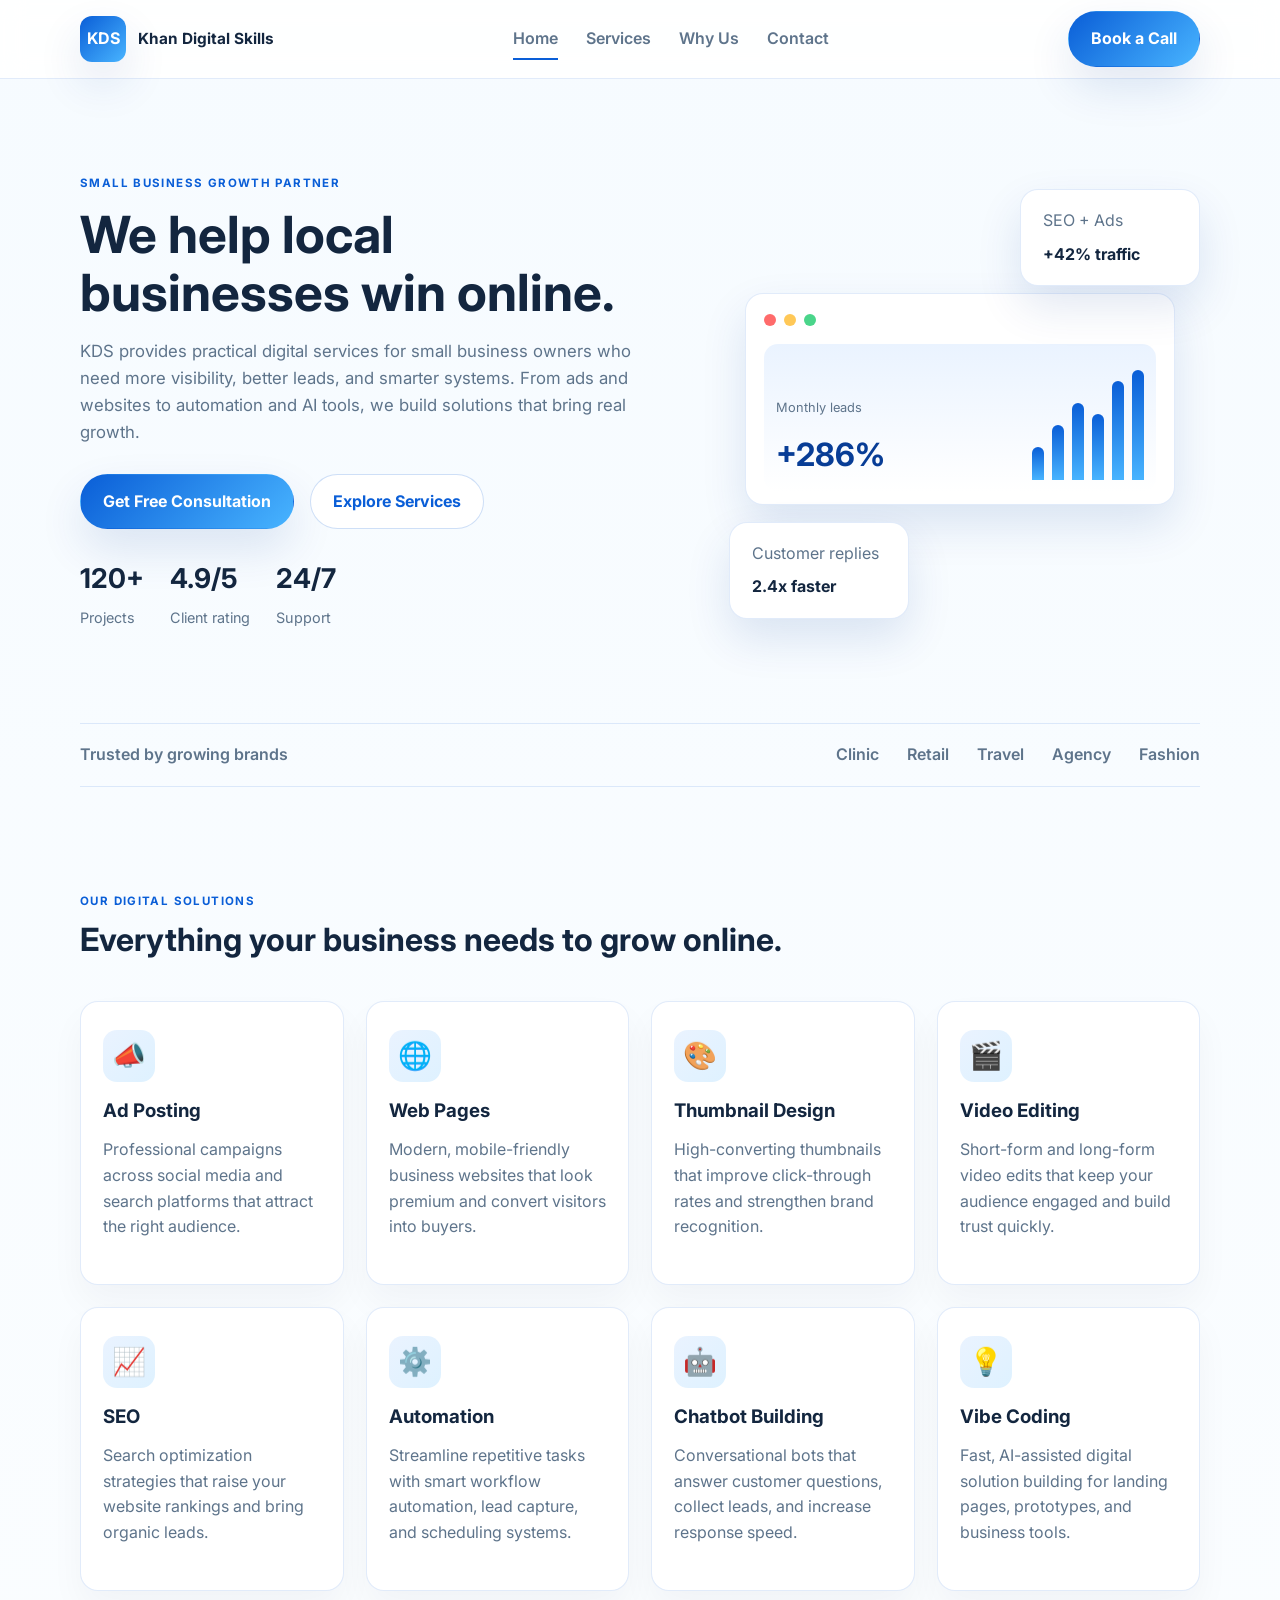
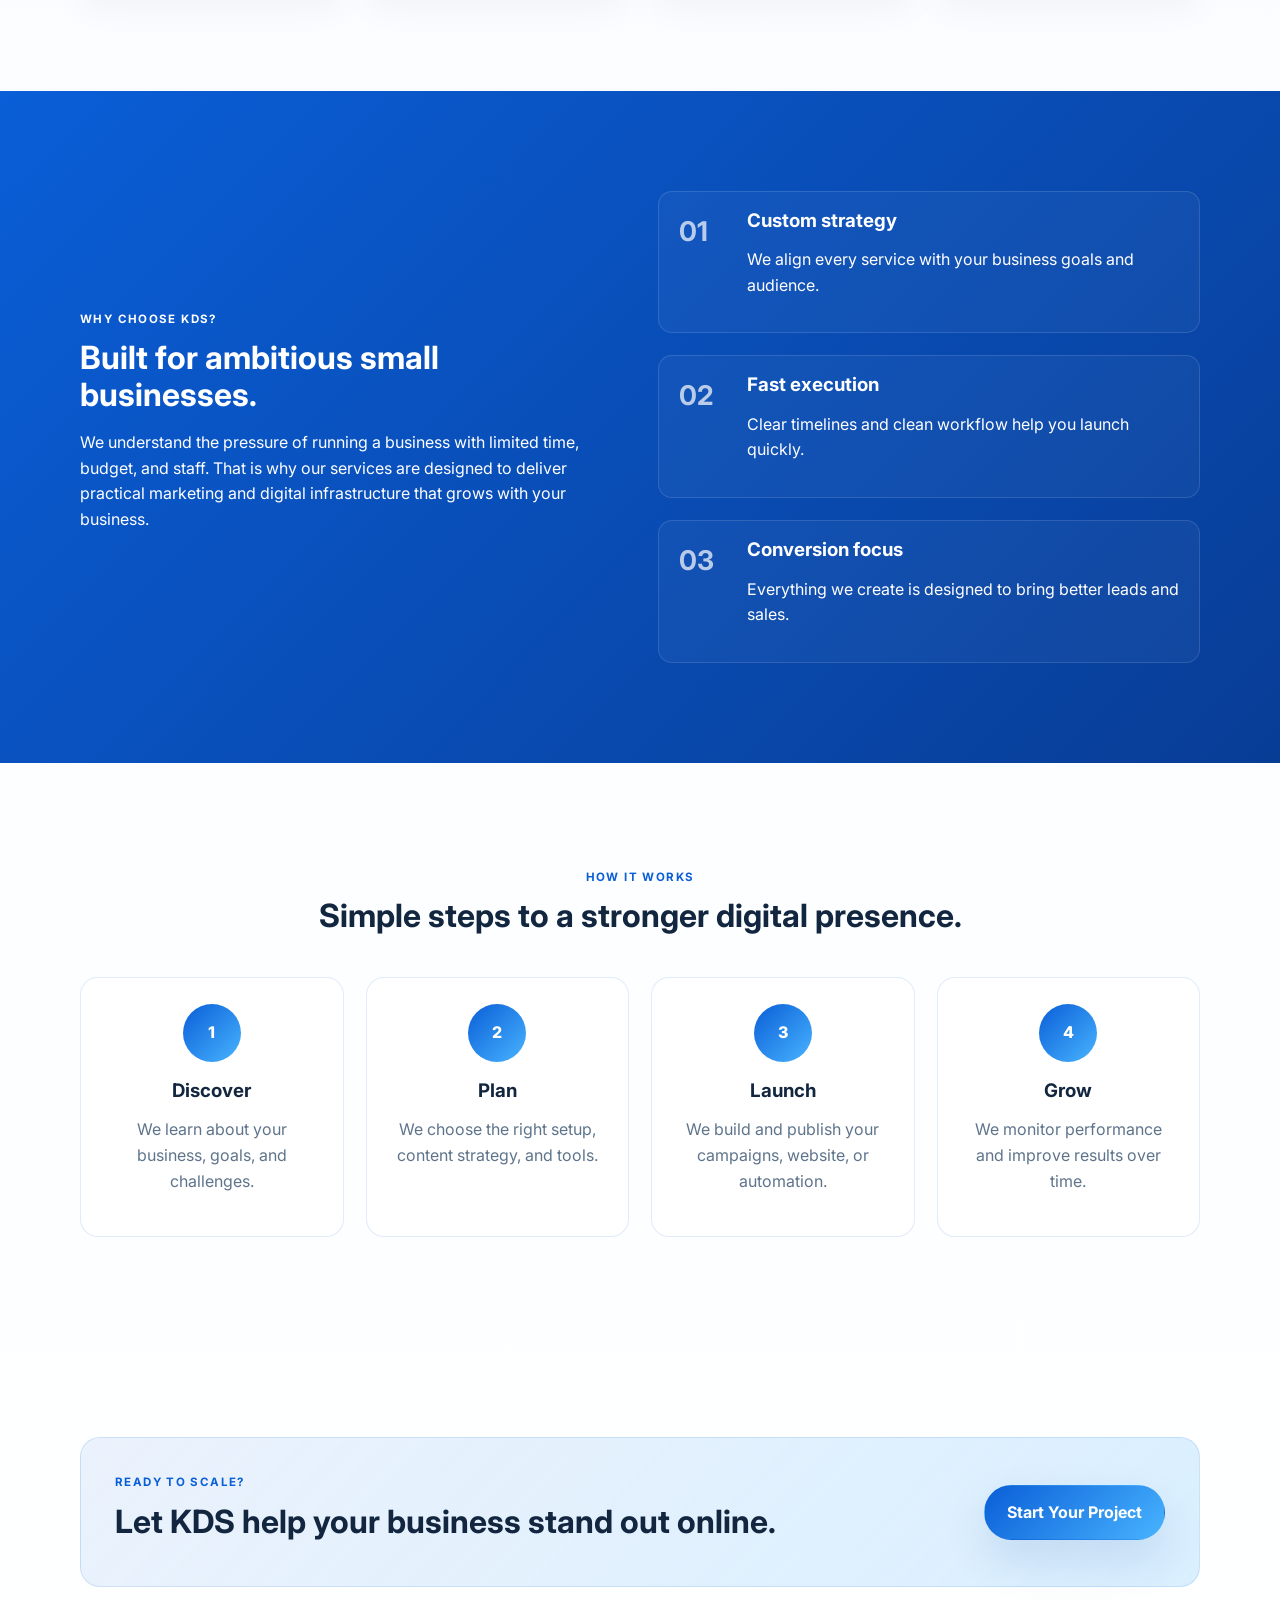
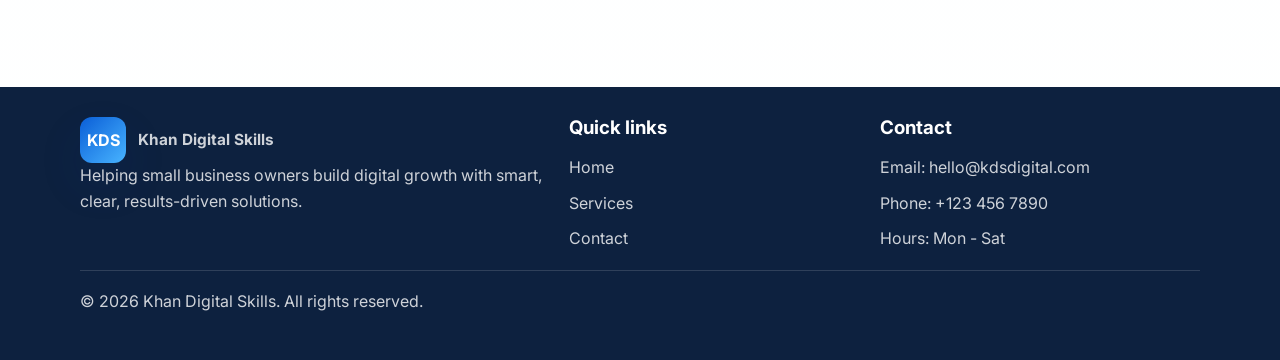
==== index.html @ a76a6ab6 "initial commit" ====
<!DOCTYPE html>
<html lang="en">
  <head>
    <meta charset="UTF-8" />
    <meta name="viewport" content="width=device-width, initial-scale=1.0" />
    <title>KDS | Khan Digital Skills</title>
    <meta
      name="description"
      content="Khan Digital Skills helps small business owners grow with website design, ad posting, SEO, automation, video editing, and AI-powered digital services."
    />
    <link rel="preconnect" href="https://fonts.googleapis.com" />
    <link rel="preconnect" href="https://fonts.gstatic.com" crossorigin />
    <link
      href="https://fonts.googleapis.com/css2?family=Inter:wght@400;500;600;700;800&display=swap"
      rel="stylesheet"
    />
    <link rel="stylesheet" href="styles.css" />
  </head>
  <body>
    <header class="site-header">
      <div class="container nav-wrap">
        <a href="index.html" class="brand" aria-label="KDS home">
          <span class="brand-mark">KDS</span>
          <span class="brand-text">Khan Digital Skills</span>
        </a>

        <button class="nav-toggle" aria-label="Open menu" aria-expanded="false">
          <span></span>
          <span></span>
          <span></span>
        </button>

        <nav class="main-nav" aria-label="Main navigation">
          <a href="index.html" class="active">Home</a>
          <a href="services.html">Services</a>
          <a href="#why-us">Why Us</a>
          <a href="contact.html">Contact</a>
        </nav>

        <a href="contact.html" class="btn btn-primary nav-btn">Book a Call</a>
      </div>
    </header>

    <main>
      <section class="hero">
        <div class="container hero-grid">
          <div class="hero-copy">
            <span class="eyebrow">Small business growth partner</span>
            <h1>We help local businesses win online.</h1>
            <p>
              KDS provides practical digital services for small business owners who need
              more visibility, better leads, and smarter systems. From ads and websites to
              automation and AI tools, we build solutions that bring real growth.
            </p>
            <div class="hero-actions">
              <a href="contact.html" class="btn btn-primary">Get Free Consultation</a>
              <a href="services.html" class="btn btn-secondary">Explore Services</a>
            </div>

            <ul class="hero-stats" aria-label="business impact stats">
              <li><strong>120+</strong><span>Projects</span></li>
              <li><strong>4.9/5</strong><span>Client rating</span></li>
              <li><strong>24/7</strong><span>Support</span></li>
            </ul>
          </div>

          <div class="hero-visual" aria-label="Business growth dashboard">
            <div class="dashboard-card main-panel">
              <div class="panel-header">
                <span class="dot red"></span>
                <span class="dot yellow"></span>
                <span class="dot green"></span>
              </div>
              <div class="analytics-box">
                <div>
                  <small>Monthly leads</small>
                  <strong>+286%</strong>
                </div>
                <div class="mini-bars" aria-hidden="true">
                  <span style="height: 30%"></span>
                  <span style="height: 50%"></span>
                  <span style="height: 70%"></span>
                  <span style="height: 60%"></span>
                  <span style="height: 90%"></span>
                  <span style="height: 100%"></span>
                </div>
              </div>
            </div>
            <div class="dashboard-card floating-card up">
              <p>SEO + Ads</p>
              <strong>+42% traffic</strong>
            </div>
            <div class="dashboard-card floating-card down">
              <p>Customer replies</p>
              <strong>2.4x faster</strong>
            </div>
          </div>
        </div>
      </section>

      <section class="logos">
        <div class="container logos-inner">
          <span>Trusted by growing brands</span>
          <div class="logo-row">
            <span>Clinic</span>
            <span>Retail</span>
            <span>Travel</span>
            <span>Agency</span>
            <span>Fashion</span>
          </div>
        </div>
      </section>

      <section class="services-overview section" id="services">
        <div class="container">
          <div class="section-heading">
            <span class="eyebrow">Our digital solutions</span>
            <h2>Everything your business needs to grow online.</h2>
          </div>

          <div class="cards-grid">
            <article class="service-card">
              <div class="icon">📣</div>
              <h3>Ad Posting</h3>
              <p>Professional campaigns across social media and search platforms that attract the right audience.</p>
            </article>
            <article class="service-card">
              <div class="icon">🌐</div>
              <h3>Web Pages</h3>
              <p>Modern, mobile-friendly business websites that look premium and convert visitors into buyers.</p>
            </article>
            <article class="service-card">
              <div class="icon">🎨</div>
              <h3>Thumbnail Design</h3>
              <p>High-converting thumbnails that improve click-through rates and strengthen brand recognition.</p>
            </article>
            <article class="service-card">
              <div class="icon">🎬</div>
              <h3>Video Editing</h3>
              <p>Short-form and long-form video edits that keep your audience engaged and build trust quickly.</p>
            </article>
            <article class="service-card">
              <div class="icon">📈</div>
              <h3>SEO</h3>
              <p>Search optimization strategies that raise your website rankings and bring organic leads.</p>
            </article>
            <article class="service-card">
              <div class="icon">⚙️</div>
              <h3>Automation</h3>
              <p>Streamline repetitive tasks with smart workflow automation, lead capture, and scheduling systems.</p>
            </article>
            <article class="service-card">
              <div class="icon">🤖</div>
              <h3>Chatbot Building</h3>
              <p>Conversational bots that answer customer questions, collect leads, and increase response speed.</p>
            </article>
            <article class="service-card">
              <div class="icon">💡</div>
              <h3>Vibe Coding</h3>
              <p>Fast, AI-assisted digital solution building for landing pages, prototypes, and business tools.</p>
            </article>
          </div>
        </div>
      </section>

      <section class="why-us section blue-panel" id="why-us">
        <div class="container two-col">
          <div>
            <span class="eyebrow light">Why choose KDS?</span>
            <h2>Built for ambitious small businesses.</h2>
            <p>
              We understand the pressure of running a business with limited time, budget, and staff.
              That is why our services are designed to deliver practical marketing and digital infrastructure
              that grows with your business.
            </p>
          </div>

          <div class="feature-list">
            <div class="feature-item">
              <strong>01</strong>
              <div>
                <h3>Custom strategy</h3>
                <p>We align every service with your business goals and audience.</p>
              </div>
            </div>
            <div class="feature-item">
              <strong>02</strong>
              <div>
                <h3>Fast execution</h3>
                <p>Clear timelines and clean workflow help you launch quickly.</p>
              </div>
            </div>
            <div class="feature-item">
              <strong>03</strong>
              <div>
                <h3>Conversion focus</h3>
                <p>Everything we create is designed to bring better leads and sales.</p>
              </div>
            </div>
          </div>
        </div>
      </section>

      <section class="process section">
        <div class="container">
          <div class="section-heading center">
            <span class="eyebrow">How it works</span>
            <h2>Simple steps to a stronger digital presence.</h2>
          </div>

          <div class="step-grid">
            <div class="step-item">
              <span>1</span>
              <h3>Discover</h3>
              <p>We learn about your business, goals, and challenges.</p>
            </div>
            <div class="step-item">
              <span>2</span>
              <h3>Plan</h3>
              <p>We choose the right setup, content strategy, and tools.</p>
            </div>
            <div class="step-item">
              <span>3</span>
              <h3>Launch</h3>
              <p>We build and publish your campaigns, website, or automation.</p>
            </div>
            <div class="step-item">
              <span>4</span>
              <h3>Grow</h3>
              <p>We monitor performance and improve results over time.</p>
            </div>
          </div>
        </div>
      </section>

      <section class="cta-section section">
        <div class="container cta-box">
          <div>
            <span class="eyebrow">Ready to scale?</span>
            <h2>Let KDS help your business stand out online.</h2>
          </div>
          <a href="contact.html" class="btn btn-primary">Start Your Project</a>
        </div>
      </section>
    </main>

    <footer class="site-footer">
      <div class="container footer-grid">
        <div>
          <a href="index.html" class="brand footer-brand">
            <span class="brand-mark">KDS</span>
            <span class="brand-text">Khan Digital Skills</span>
          </a>
          <p>Helping small business owners build digital growth with smart, clear, results-driven solutions.</p>
        </div>
        <div>
          <h3>Quick links</h3>
          <ul>
            <li><a href="index.html">Home</a></li>
            <li><a href="services.html">Services</a></li>
            <li><a href="contact.html">Contact</a></li>
          </ul>
        </div>
        <div>
          <h3>Contact</h3>
          <ul>
            <li>Email: hello@kdsdigital.com</li>
            <li>Phone: +123 456 7890</li>
            <li>Hours: Mon - Sat</li>
          </ul>
        </div>
      </div>
      <div class="container copy-row">
        <p>© <span id="year"></span> Khan Digital Skills. All rights reserved.</p>
      </div>
    </footer>

    <script src="script.js"></script>
  </body>
</html>
---- styles.css ----
:root {
  --primary: #0a5ed7;
  --primary-dark: #083d96;
  --primary-soft: #eaf3ff;
  --accent: #48b4ff;
  --text: #13263f;
  --muted: #5e748b;
  --white: #ffffff;
  --border: rgba(10, 94, 215, 0.12);
  --shadow: 0 20px 45px rgba(8, 61, 150, 0.12);
  --radius: 18px;
}

* {
  box-sizing: border-box;
}

html {
  scroll-behavior: smooth;
}

body {
  margin: 0;
  font-family: "Inter", sans-serif;
  background: linear-gradient(180deg, #f6fbff 0%, #ffffff 100%);
  color: var(--text);
  line-height: 1.6;
}

a {
  text-decoration: none;
  color: inherit;
}

img {
  max-width: 100%;
  display: block;
}

button,
input,
select,
textarea {
  font: inherit;
}

.container {
  width: min(1120px, calc(100% - 32px));
  margin: 0 auto;
}

.section {
  padding: 100px 0;
}

.eyebrow {
  display: inline-block;
  margin-bottom: 12px;
  letter-spacing: 0.12em;
  text-transform: uppercase;
  font-size: 0.72rem;
  font-weight: 700;
  color: var(--primary);
}

.eyebrow.light {
  color: rgba(255, 255, 255, 0.82);
}

h1, h2, h3 {
  margin: 0 0 16px;
  line-height: 1.15;
}

h1 {
  font-size: clamp(2.7rem, 4vw, 4.3rem);
}

h2 {
  font-size: clamp(2rem, 2.5vw, 3rem);
}

p {
  margin-top: 0;
  color: var(--muted);
}

.site-header {
  position: sticky;
  top: 0;
  z-index: 1000;
  background: rgba(255, 255, 255, 0.9);
  backdrop-filter: blur(12px);
  border-bottom: 1px solid var(--border);
}

.nav-wrap {
  display: flex;
  align-items: center;
  justify-content: space-between;
  gap: 18px;
  min-height: 78px;
}

.brand {
  display: inline-flex;
  align-items: center;
  gap: 12px;
  font-weight: 700;
  color: var(--text);
}

.brand-mark {
  display: inline-flex;
  align-items: center;
  justify-content: center;
  width: 46px;
  height: 46px;
  border-radius: 12px;
  background: linear-gradient(135deg, var(--primary), var(--accent));
  color: var(--white);
  box-shadow: var(--shadow);
}

.brand-text {
  font-size: 0.96rem;
}

.main-nav {
  display: flex;
  align-items: center;
  gap: 28px;
}

.main-nav a {
  color: var(--muted);
  font-weight: 600;
  position: relative;
}

.main-nav a::after {
  content: "";
  position: absolute;
  left: 0;
  bottom: -8px;
  width: 100%;
  height: 2px;
  background: var(--primary);
  transform: scaleX(0);
  transform-origin: center;
  transition: transform 0.25s ease;
}

.main-nav a:hover::after,
.main-nav a.active::after {
  transform: scaleX(1);
}

.nav-btn {
  white-space: nowrap;
}

.btn {
  display: inline-flex;
  align-items: center;
  justify-content: center;
  border: 1px solid transparent;
  border-radius: 999px;
  padding: 14px 22px;
  font-weight: 700;
  transition: transform 0.2s ease, box-shadow 0.2s ease;
  cursor: pointer;
}

.btn:hover {
  transform: translateY(-2px);
}

.btn-primary {
  background: linear-gradient(135deg, var(--primary), var(--accent));
  color: var(--white);
  box-shadow: var(--shadow);
}

.btn-secondary {
  background: var(--white);
  color: var(--primary);
  border-color: rgba(10, 94, 215, 0.2);
}

.hero {
  padding: 80px 0 60px;
}

.hero-grid {
  display: grid;
  grid-template-columns: 1.1fr 0.9fr;
  align-items: center;
  gap: 52px;
}

.hero-copy p {
  max-width: 600px;
  font-size: 1.05rem;
}

.hero-actions {
  display: flex;
  flex-wrap: wrap;
  gap: 16px;
  margin: 28px 0;
}

.hero-stats {
  list-style: none;
  padding: 0;
  margin: 0;
  display: flex;
  gap: 26px;
  flex-wrap: wrap;
}

.hero-stats li {
  display: flex;
  flex-direction: column;
  gap: 5px;
}

.hero-stats strong {
  font-size: 1.7rem;
  color: var(--text);
}

.hero-stats span {
  color: var(--muted);
  font-size: 0.9rem;
}

.hero-visual {
  position: relative;
  min-height: 480px;
  display: flex;
  align-items: center;
  justify-content: center;
}

.dashboard-card {
  background: var(--white);
  border: 1px solid var(--border);
  border-radius: var(--radius);
  box-shadow: var(--shadow);
}

.main-panel {
  width: min(100%, 430px);
  padding: 20px 18px 12px;
}

.panel-header {
  display: flex;
  gap: 8px;
  margin-bottom: 18px;
}

.dot {
  display: inline-block;
  width: 12px;
  height: 12px;
  border-radius: 50%;
}

.dot.red { background: #ff6b6b; }
.dot.yellow { background: #ffc857; }
.dot.green { background: #4ad58a; }

.analytics-box {
  display: flex;
  align-items: flex-end;
  justify-content: space-between;
  gap: 18px;
  padding: 26px 12px 12px;
  background: linear-gradient(180deg, var(--primary-soft) 0%, rgba(255,255,255,0.6) 100%);
  border-radius: 14px;
}

.analytics-box small {
  display: block;
  color: var(--muted);
  margin-bottom: 10px;
  font-size: 0.8rem;
}

.analytics-box strong {
  font-size: clamp(2rem, 2vw, 2.5rem);
  color: var(--primary-dark);
}

.mini-bars {
  display: flex;
  align-items: end;
  gap: 8px;
  height: 110px;
}

.mini-bars span {
  width: 12px;
  border-radius: 999px 999px 0 0;
  background: linear-gradient(180deg, var(--primary), var(--accent));
}

.floating-card {
  position: absolute;
  padding: 18px 22px;
  min-width: 180px;
}

.floating-card.up {
  top: 30px;
  right: 0;
  animation: floatUp 4s ease-in-out infinite;
}

.floating-card.down {
  bottom: 20px;
  left: 10px;
  animation: floatDown 4s ease-in-out infinite;
}

.floating-card p {
  margin-bottom: 8px;
}

@keyframes floatUp {
  0%, 100% { transform: translateY(0); }
  50% { transform: translateY(-16px); }
}

@keyframes floatDown {
  0%, 100% { transform: translateY(0); }
  50% { transform: translateY(18px); }
}

.logos {
  padding: 24px 0 0;
}

.logos-inner {
  border-top: 1px solid var(--border);
  border-bottom: 1px solid var(--border);
  padding: 18px 0;
  display: flex;
  gap: 24px;
  justify-content: space-between;
  align-items: center;
  color: var(--muted);
  font-weight: 600;
}

.logo-row {
  display: flex;
  gap: 28px;
  flex-wrap: wrap;
  justify-content: flex-end;
}

.section-heading {
  margin-bottom: 42px;
}

.section-heading.center {
  text-align: center;
}

.section-heading.left {
  margin-bottom: 24px;
}

.cards-grid {
  display: grid;
  grid-template-columns: repeat(4, minmax(0, 1fr));
  gap: 22px;
}

.service-card {
  background: var(--white);
  border: 1px solid var(--border);
  border-radius: var(--radius);
  padding: 28px 22px;
  box-shadow: 0 18px 35px rgba(19, 38, 63, 0.04);
  transition: transform 0.25s ease, box-shadow 0.25s ease;
}

.service-card:hover {
  transform: translateY(-8px);
  box-shadow: var(--shadow);
}

.icon {
  width: 52px;
  height: 52px;
  display: grid;
  place-items: center;
  font-size: 1.7rem;
  border-radius: 14px;
  margin-bottom: 18px;
  background: linear-gradient(135deg, var(--primary-soft), rgba(72,180,255,0.18));
}

.blue-panel {
  background: linear-gradient(135deg, var(--primary), var(--primary-dark));
  color: var(--white);
}

.blue-panel p,
.blue-panel h2,
.blue-panel h3,
.blue-panel strong,
.blue-panel .eyebrow {
  color: var(--white);
}

.two-col {
  display: grid;
  grid-template-columns: 1fr 1fr;
  gap: 36px;
  align-items: center;
}

.feature-list {
  display: grid;
  gap: 22px;
}

.feature-item {
  display: grid;
  grid-template-columns: 52px 1fr;
  gap: 16px;
  align-items: flex-start;
  padding: 18px 20px;
  border: 1px solid rgba(255,255,255,0.12);
  border-radius: 14px;
  background: rgba(255,255,255,0.04);
}

.feature-item strong {
  font-size: 1.7rem;
  opacity: 0.7;
}

.step-grid {
  display: grid;
  grid-template-columns: repeat(4, minmax(0, 1fr));
  gap: 22px;
}

.step-item {
  background: var(--white);
  border: 1px solid var(--border);
  border-radius: var(--radius);
  padding: 26px 22px;
  text-align: center;
}

.step-item span {
  display: grid;
  place-items: center;
  width: 58px;
  height: 58px;
  border-radius: 50%;
  margin: 0 auto 18px;
  font-weight: 800;
  color: var(--white);
  background: linear-gradient(135deg, var(--primary), var(--accent));
}

.cta-box {
  display: flex;
  gap: 22px;
  align-items: center;
  justify-content: space-between;
  padding: 30px 34px;
  background: linear-gradient(135deg, rgba(10,94,215,0.08), rgba(72,180,255,0.2));
  border: 1px solid var(--border);
  border-radius: 20px;
}

.site-footer {
  background: #0d213f;
  color: var(--white);
  padding-top: 30px;
}

.footer-grid {
  display: grid;
  grid-template-columns: 1.3fr 0.8fr 0.9fr;
  gap: 26px;
  padding-bottom: 18px;
}

.site-footer p,
.site-footer li,
.site-footer a {
  color: rgba(255,255,255,0.8);
}

.site-footer h3 {
  color: var(--white);
}

.site-footer ul {
  list-style: none;
  padding: 0;
  margin: 0;
  display: grid;
  gap: 10px;
}

.copy-row {
  border-top: 1px solid rgba(255,255,255,0.14);
  padding: 18px 0 30px;
}

.small-hero {
  padding: 90px 0 50px;
}

.narrow {
  max-width: 760px;
}

.text-center {
  text-align: center;
}

.detail-grid {
  grid-template-columns: repeat(4, minmax(0, 1fr));
}

.card-detail {
  min-height: 230px;
}

.faq-wrap {
  display: grid;
  grid-template-columns: 0.9fr 1.1fr;
  gap: 32px;
  align-items: start;
}

.faq-list {
  display: grid;
  gap: 16px;
}

.faq-item {
  background: rgba(255,255,255,0.06);
  border: 1px solid rgba(255,255,255,0.14);
  border-radius: 14px;
  overflow: hidden;
}

.faq-question {
  width: 100%;
  text-align: left;
  cursor: pointer;
  padding: 18px 20px;
  border: 0;
  background: transparent;
  color: var(--white);
  font-weight: 700;
  font-size: 1rem;
  position: relative;
}

.faq-question::after {
  content: "+";
  position: absolute;
  right: 20px;
  top: 50%;
  transform: translateY(-50%);
  font-size: 1.4rem;
}

.faq-item.active .faq-question::after {
  content: "−";
}

.faq-answer {
  max-height: 0;
  overflow: hidden;
  transition: max-height 0.25s ease;
}

.faq-item.active .faq-answer {
  max-height: 200px;
}

.faq-answer p {
  padding: 0 20px 18px;
  margin: 0;
  color: rgba(255,255,255,0.8);
}

.contact-inline {
  display: flex;
  justify-content: center;
}

.contact-card {
  width: min(760px, 100%);
  background: var(--white);
  border: 1px solid var(--border);
  border-radius: 24px;
  box-shadow: var(--shadow);
  padding: 36px 28px;
  text-align: center;
}

.contact-section {
  margin-top: 20px;
}

.contact-grid {
  display: grid;
  grid-template-columns: 0.95fr 1.05fr;
  gap: 30px;
  align-items: start;
}

.info-panel,
.lead-form {
  background: var(--white);
  border: 1px solid var(--border);
  border-radius: 20px;
  box-shadow: 0 18px 35px rgba(19,38,63,0.04);
  padding: 28px;
}

.info-panel ul {
  list-style: none;
  margin: 24px 0 0;
  padding: 0;
  display: grid;
  gap: 14px;
  color: var(--muted);
}

.field-row {
  display: grid;
  grid-template-columns: repeat(2, minmax(0, 1fr));
  gap: 16px;
}

.lead-form {
  display: grid;
  gap: 18px;
}

label {
  display: grid;
  gap: 8px;
  color: var(--text);
  font-weight: 600;
}

input,
select,
textarea {
  width: 100%;
  border: 1px solid rgba(19,38,63,0.14);
  border-radius: 12px;
  padding: 13px 14px;
  background: #f9fbff;
  color: var(--text);
}

input:focus,
select:focus,
textarea:focus {
  outline: 3px solid rgba(72,180,255,0.18);
  border-color: var(--primary);
}

.form-status {
  min-height: 24px;
  margin: 0;
  font-weight: 600;
}

.form-status.success {
  color: #0b8f5d;
}

.form-status.error {
  color: #d12d2d;
}

.nav-toggle {
  display: none;
  flex-direction: column;
  gap: 5px;
  border: 0;
  background: transparent;
  padding: 8px;
  cursor: pointer;
}

.nav-toggle span {
  width: 24px;
  height: 2px;
  background: var(--text);
  border-radius: 20px;
}

@media (max-width: 980px) {
  .hero-grid,
  .two-col,
  .faq-wrap,
  .contact-grid,
  .detail-grid,
  .step-grid,
  .cards-grid,
  .footer-grid {
    grid-template-columns: 1fr 1fr;
  }

  .cards-grid {
    grid-template-columns: repeat(2, minmax(0, 1fr));
  }

  .detail-grid,
  .step-grid {
    grid-template-columns: repeat(2, minmax(0, 1fr));
  }

  .nav-toggle {
    display: flex;
  }

  .main-nav {
    position: absolute;
    top: 100%;
    left: 16px;
    right: 16px;
    display: none;
    flex-direction: column;
    background: var(--white);
    border: 1px solid var(--border);
    padding: 18px 16px;
    border-radius: 14px;
    box-shadow: var(--shadow);
  }

  .main-nav.open {
    display: flex;
  }

  .nav-btn {
    display: none;
  }
}

@media (max-width: 680px) {
  .section {
    padding: 80px 0;
  }

  .hero-grid,
  .two-col,
  .faq-wrap,
  .contact-grid,
  .cards-grid,
  .detail-grid,
  .step-grid,
  .field-row,
  .footer-grid {
    grid-template-columns: 1fr;
  }

  .cta-box {
    flex-direction: column;
    align-items: flex-start;
  }

  .logos-inner {
    flex-direction: column;
    align-items: flex-start;
  }

  .logo-row {
    justify-content: flex-start;
    gap: 16px;
  }

  .brand-text {
    display: none;
  }
}
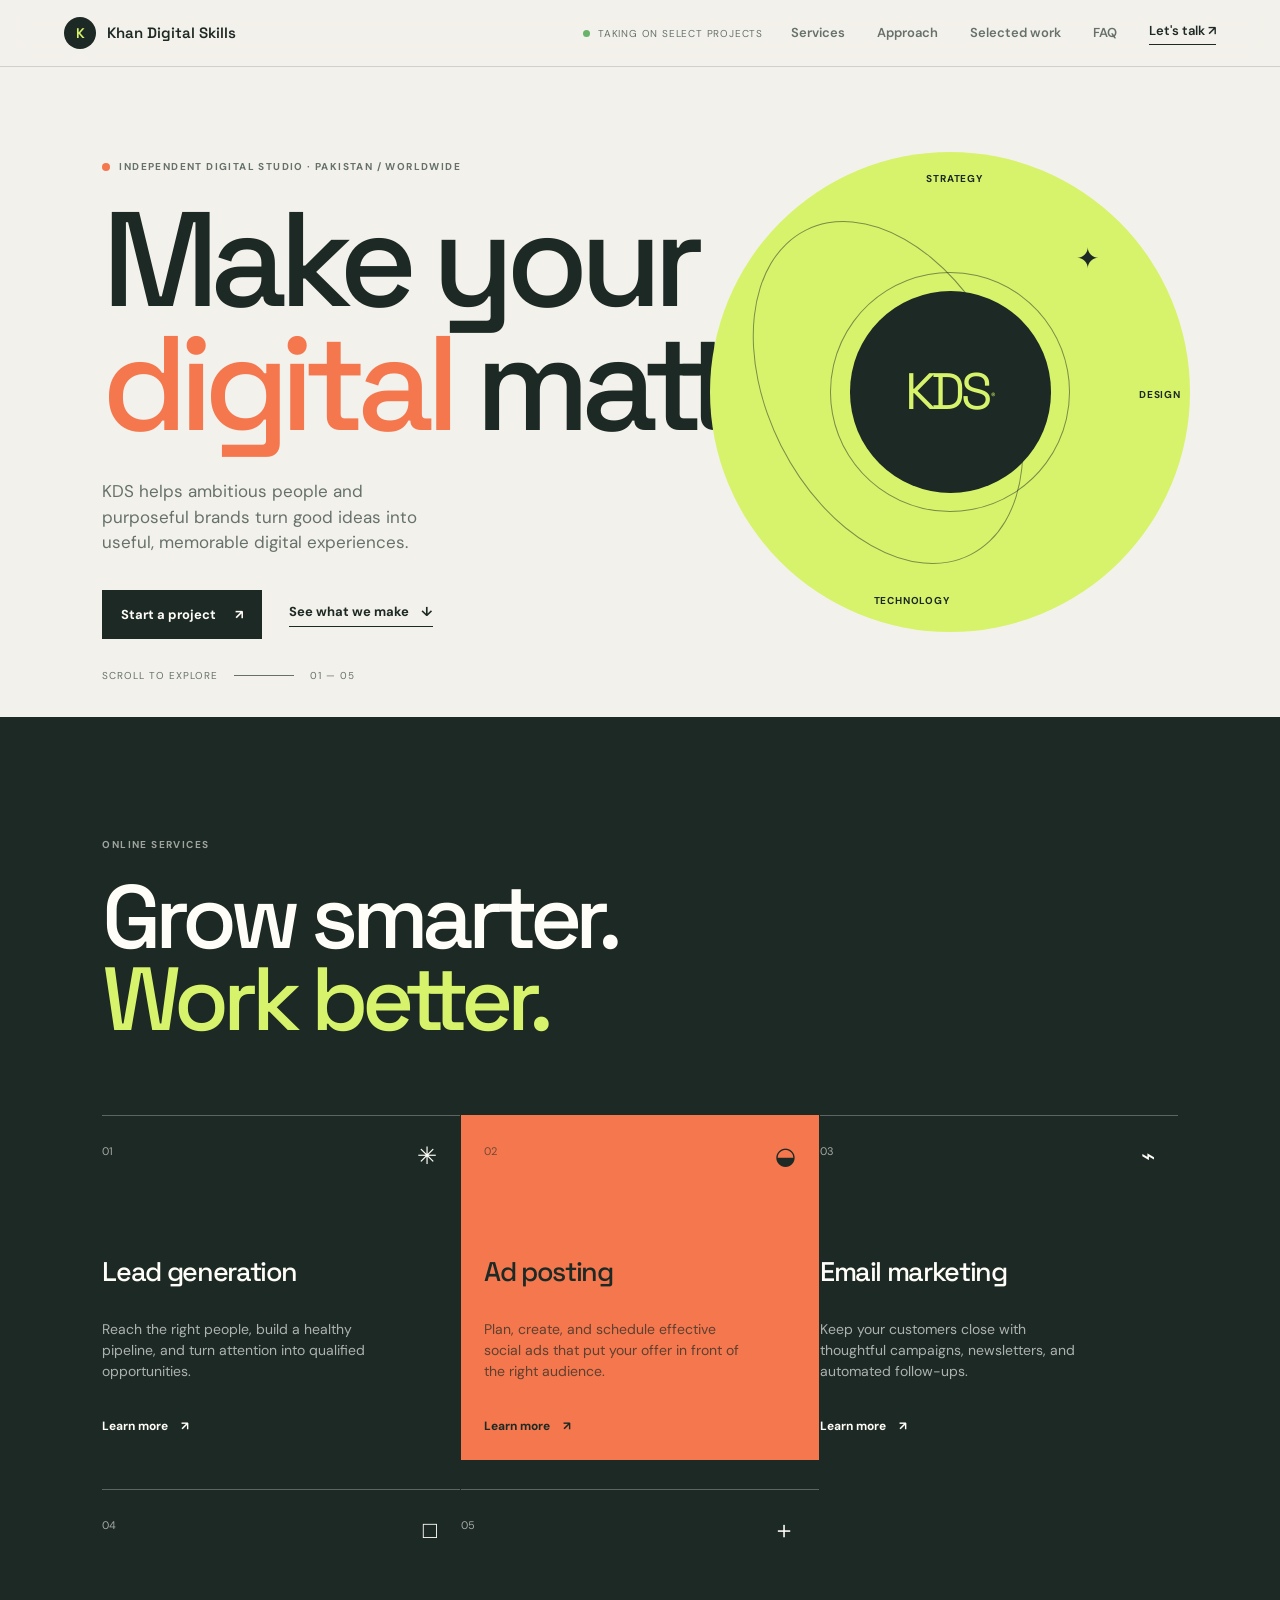
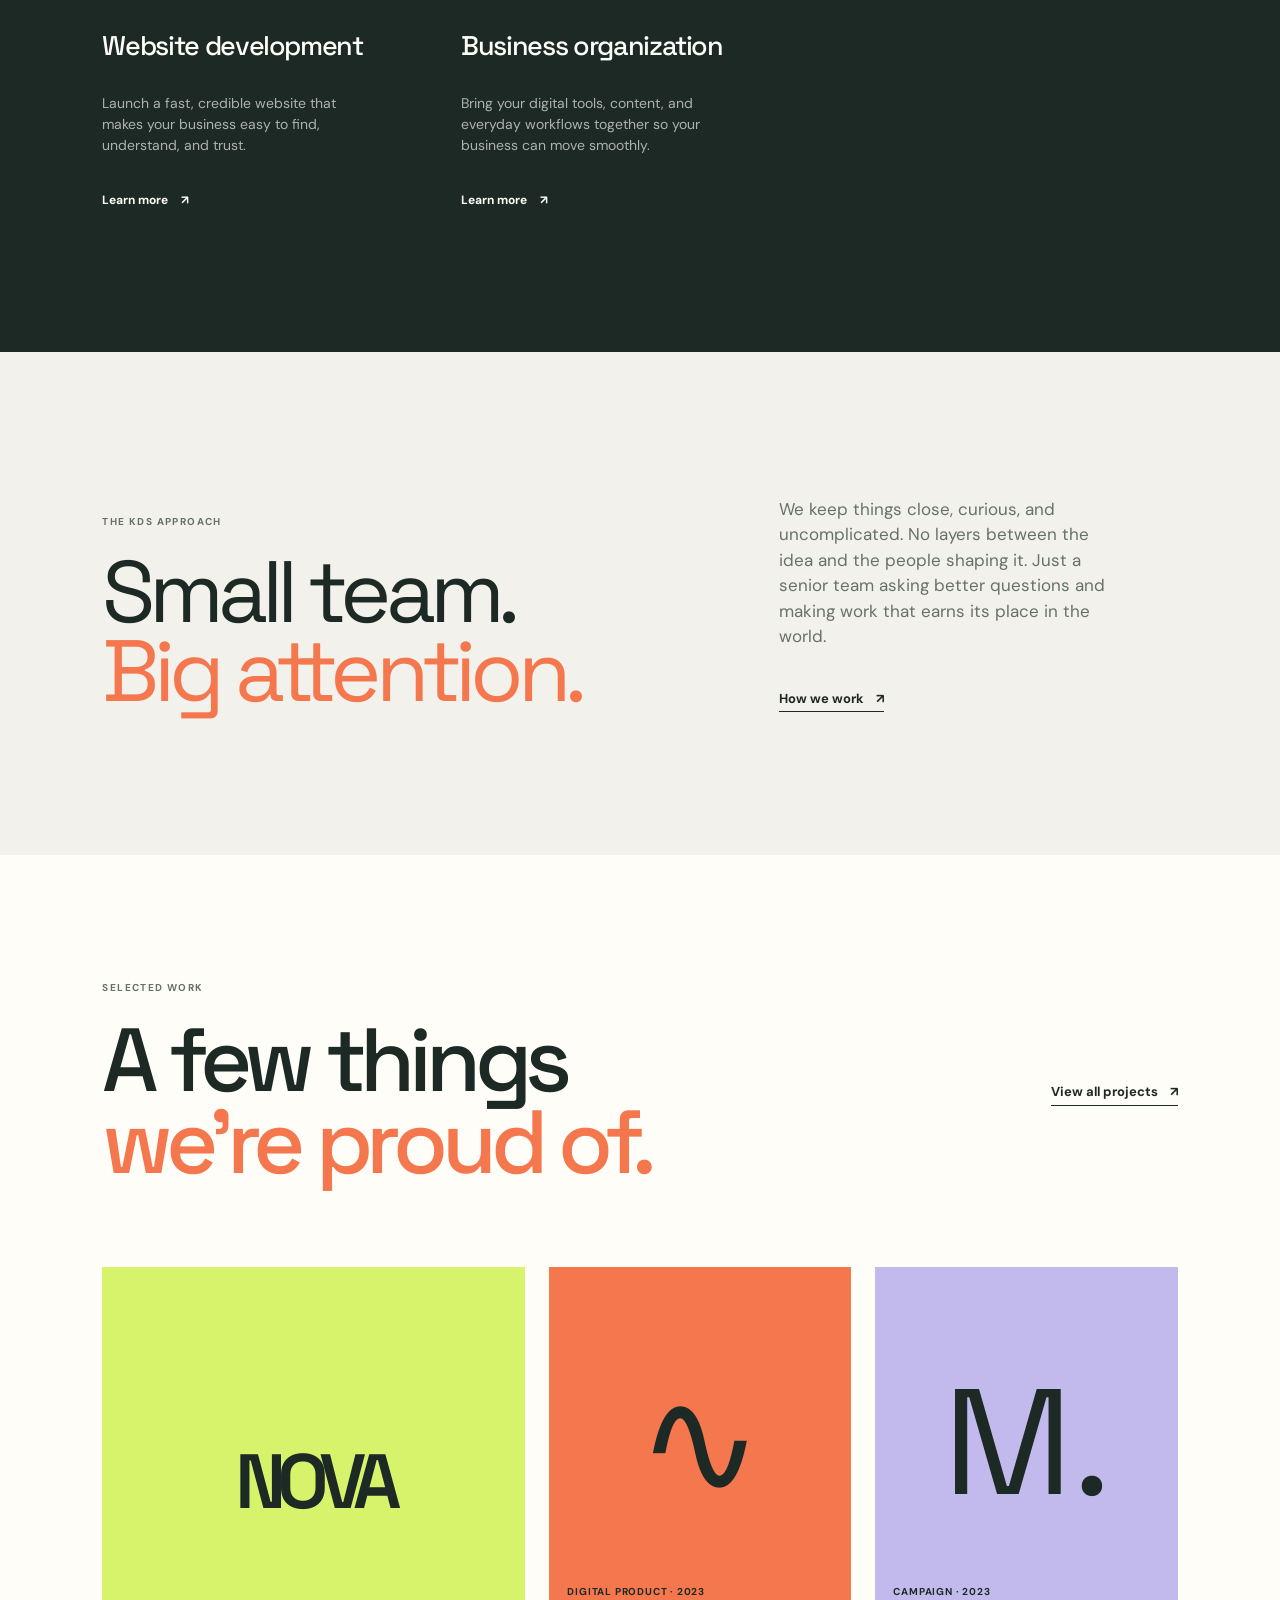
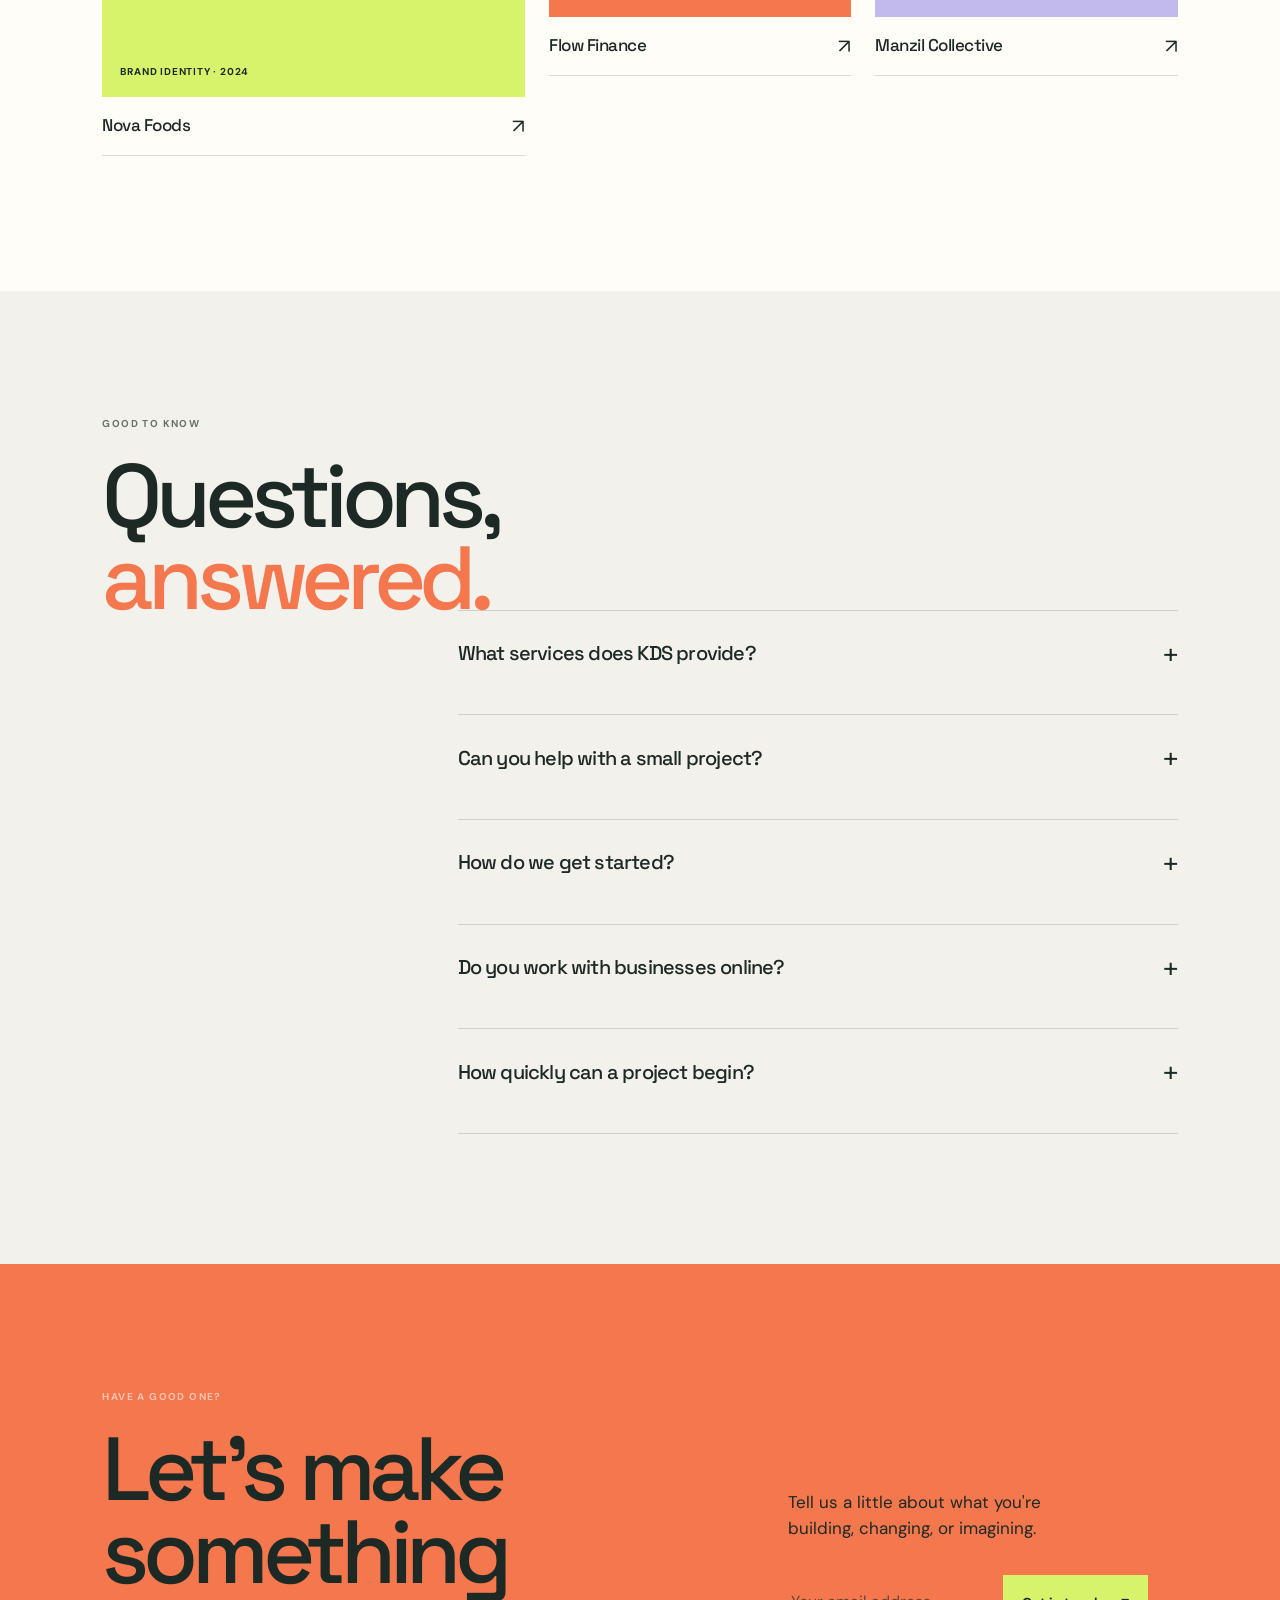
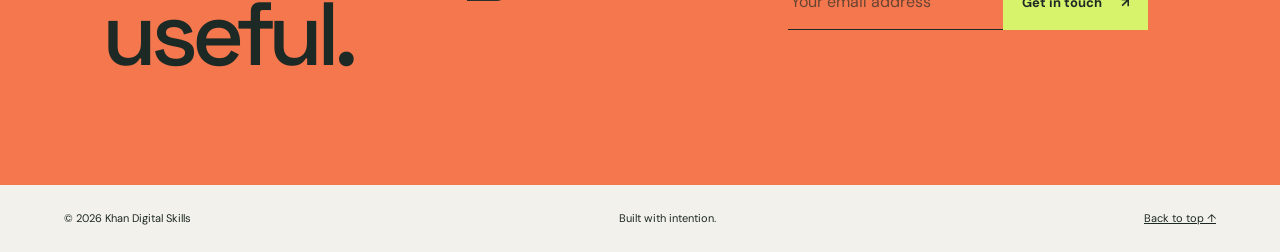
==== commit 7ff8df31: "Add files via upload" ====
--- a/index.html
+++ b/index.html
@@ -1,280 +1,183 @@
-<!DOCTYPE html>
-<html lang="en">
-  <head>
-    <meta charset="UTF-8" />
-    <meta name="viewport" content="width=device-width, initial-scale=1.0" />
-    <title>KDS | Khan Digital Skills</title>
-    <meta
-      name="description"
-      content="Khan Digital Skills helps small business owners grow with website design, ad posting, SEO, automation, video editing, and AI-powered digital services."
-    />
-    <link rel="preconnect" href="https://fonts.googleapis.com" />
-    <link rel="preconnect" href="https://fonts.gstatic.com" crossorigin />
-    <link
-      href="https://fonts.googleapis.com/css2?family=Inter:wght@400;500;600;700;800&display=swap"
-      rel="stylesheet"
-    />
-    <link rel="stylesheet" href="styles.css" />
-  </head>
-  <body>
-    <header class="site-header">
-      <div class="container nav-wrap">
-        <a href="index.html" class="brand" aria-label="KDS home">
-          <span class="brand-mark">KDS</span>
-          <span class="brand-text">Khan Digital Skills</span>
-        </a>
-
-        <button class="nav-toggle" aria-label="Open menu" aria-expanded="false">
-          <span></span>
-          <span></span>
-          <span></span>
-        </button>
-
-        <nav class="main-nav" aria-label="Main navigation">
-          <a href="index.html" class="active">Home</a>
-          <a href="services.html">Services</a>
-          <a href="#why-us">Why Us</a>
-          <a href="contact.html">Contact</a>
-        </nav>
-
-        <a href="contact.html" class="btn btn-primary nav-btn">Book a Call</a>
-      </div>
-    </header>
-
-    <main>
-      <section class="hero">
-        <div class="container hero-grid">
-          <div class="hero-copy">
-            <span class="eyebrow">Small business growth partner</span>
-            <h1>We help local businesses win online.</h1>
-            <p>
-              KDS provides practical digital services for small business owners who need
-              more visibility, better leads, and smarter systems. From ads and websites to
-              automation and AI tools, we build solutions that bring real growth.
-            </p>
-            <div class="hero-actions">
-              <a href="contact.html" class="btn btn-primary">Get Free Consultation</a>
-              <a href="services.html" class="btn btn-secondary">Explore Services</a>
-            </div>
-
-            <ul class="hero-stats" aria-label="business impact stats">
-              <li><strong>120+</strong><span>Projects</span></li>
-              <li><strong>4.9/5</strong><span>Client rating</span></li>
-              <li><strong>24/7</strong><span>Support</span></li>
-            </ul>
-          </div>
-
-          <div class="hero-visual" aria-label="Business growth dashboard">
-            <div class="dashboard-card main-panel">
-              <div class="panel-header">
-                <span class="dot red"></span>
-                <span class="dot yellow"></span>
-                <span class="dot green"></span>
-              </div>
-              <div class="analytics-box">
-                <div>
-                  <small>Monthly leads</small>
-                  <strong>+286%</strong>
-                </div>
-                <div class="mini-bars" aria-hidden="true">
-                  <span style="height: 30%"></span>
-                  <span style="height: 50%"></span>
-                  <span style="height: 70%"></span>
-                  <span style="height: 60%"></span>
-                  <span style="height: 90%"></span>
-                  <span style="height: 100%"></span>
-                </div>
-              </div>
-            </div>
-            <div class="dashboard-card floating-card up">
-              <p>SEO + Ads</p>
-              <strong>+42% traffic</strong>
-            </div>
-            <div class="dashboard-card floating-card down">
-              <p>Customer replies</p>
-              <strong>2.4x faster</strong>
-            </div>
-          </div>
-        </div>
-      </section>
-
-      <section class="logos">
-        <div class="container logos-inner">
-          <span>Trusted by growing brands</span>
-          <div class="logo-row">
-            <span>Clinic</span>
-            <span>Retail</span>
-            <span>Travel</span>
-            <span>Agency</span>
-            <span>Fashion</span>
-          </div>
-        </div>
-      </section>
-
-      <section class="services-overview section" id="services">
-        <div class="container">
-          <div class="section-heading">
-            <span class="eyebrow">Our digital solutions</span>
-            <h2>Everything your business needs to grow online.</h2>
-          </div>
-
-          <div class="cards-grid">
-            <article class="service-card">
-              <div class="icon">📣</div>
-              <h3>Ad Posting</h3>
-              <p>Professional campaigns across social media and search platforms that attract the right audience.</p>
-            </article>
-            <article class="service-card">
-              <div class="icon">🌐</div>
-              <h3>Web Pages</h3>
-              <p>Modern, mobile-friendly business websites that look premium and convert visitors into buyers.</p>
-            </article>
-            <article class="service-card">
-              <div class="icon">🎨</div>
-              <h3>Thumbnail Design</h3>
-              <p>High-converting thumbnails that improve click-through rates and strengthen brand recognition.</p>
-            </article>
-            <article class="service-card">
-              <div class="icon">🎬</div>
-              <h3>Video Editing</h3>
-              <p>Short-form and long-form video edits that keep your audience engaged and build trust quickly.</p>
-            </article>
-            <article class="service-card">
-              <div class="icon">📈</div>
-              <h3>SEO</h3>
-              <p>Search optimization strategies that raise your website rankings and bring organic leads.</p>
-            </article>
-            <article class="service-card">
-              <div class="icon">⚙️</div>
-              <h3>Automation</h3>
-              <p>Streamline repetitive tasks with smart workflow automation, lead capture, and scheduling systems.</p>
-            </article>
-            <article class="service-card">
-              <div class="icon">🤖</div>
-              <h3>Chatbot Building</h3>
-              <p>Conversational bots that answer customer questions, collect leads, and increase response speed.</p>
-            </article>
-            <article class="service-card">
-              <div class="icon">💡</div>
-              <h3>Vibe Coding</h3>
-              <p>Fast, AI-assisted digital solution building for landing pages, prototypes, and business tools.</p>
-            </article>
-          </div>
-        </div>
-      </section>
-
-      <section class="why-us section blue-panel" id="why-us">
-        <div class="container two-col">
-          <div>
-            <span class="eyebrow light">Why choose KDS?</span>
-            <h2>Built for ambitious small businesses.</h2>
-            <p>
-              We understand the pressure of running a business with limited time, budget, and staff.
-              That is why our services are designed to deliver practical marketing and digital infrastructure
-              that grows with your business.
-            </p>
-          </div>
-
-          <div class="feature-list">
-            <div class="feature-item">
-              <strong>01</strong>
-              <div>
-                <h3>Custom strategy</h3>
-                <p>We align every service with your business goals and audience.</p>
-              </div>
-            </div>
-            <div class="feature-item">
-              <strong>02</strong>
-              <div>
-                <h3>Fast execution</h3>
-                <p>Clear timelines and clean workflow help you launch quickly.</p>
-              </div>
-            </div>
-            <div class="feature-item">
-              <strong>03</strong>
-              <div>
-                <h3>Conversion focus</h3>
-                <p>Everything we create is designed to bring better leads and sales.</p>
-              </div>
-            </div>
-          </div>
-        </div>
-      </section>
-
-      <section class="process section">
-        <div class="container">
-          <div class="section-heading center">
-            <span class="eyebrow">How it works</span>
-            <h2>Simple steps to a stronger digital presence.</h2>
-          </div>
-
-          <div class="step-grid">
-            <div class="step-item">
-              <span>1</span>
-              <h3>Discover</h3>
-              <p>We learn about your business, goals, and challenges.</p>
-            </div>
-            <div class="step-item">
-              <span>2</span>
-              <h3>Plan</h3>
-              <p>We choose the right setup, content strategy, and tools.</p>
-            </div>
-            <div class="step-item">
-              <span>3</span>
-              <h3>Launch</h3>
-              <p>We build and publish your campaigns, website, or automation.</p>
-            </div>
-            <div class="step-item">
-              <span>4</span>
-              <h3>Grow</h3>
-              <p>We monitor performance and improve results over time.</p>
-            </div>
-          </div>
-        </div>
-      </section>
-
-      <section class="cta-section section">
-        <div class="container cta-box">
-          <div>
-            <span class="eyebrow">Ready to scale?</span>
-            <h2>Let KDS help your business stand out online.</h2>
-          </div>
-          <a href="contact.html" class="btn btn-primary">Start Your Project</a>
-        </div>
-      </section>
-    </main>
-
-    <footer class="site-footer">
-      <div class="container footer-grid">
-        <div>
-          <a href="index.html" class="brand footer-brand">
-            <span class="brand-mark">KDS</span>
-            <span class="brand-text">Khan Digital Skills</span>
-          </a>
-          <p>Helping small business owners build digital growth with smart, clear, results-driven solutions.</p>
-        </div>
-        <div>
-          <h3>Quick links</h3>
-          <ul>
-            <li><a href="index.html">Home</a></li>
-            <li><a href="services.html">Services</a></li>
-            <li><a href="contact.html">Contact</a></li>
-          </ul>
-        </div>
-        <div>
-          <h3>Contact</h3>
-          <ul>
-            <li>Email: hello@kdsdigital.com</li>
-            <li>Phone: +123 456 7890</li>
-            <li>Hours: Mon - Sat</li>
-          </ul>
-        </div>
-      </div>
-      <div class="container copy-row">
-        <p>© <span id="year"></span> Khan Digital Skills. All rights reserved.</p>
-      </div>
-    </footer>
-
-    <script src="script.js"></script>
-  </body>
-</html>
+<!DOCTYPE html>
+<html lang="en">
+<head>
+  <meta charset="UTF-8" />
+  <meta name="viewport" content="width=device-width, initial-scale=1.0" />
+  <meta name="description" content="Khan Digital Skills builds sharp digital experiences for ambitious brands." />
+  <title>Khan Digital Skills | Digital services with a human edge</title>
+  <link rel="preconnect" href="https://fonts.googleapis.com">
+  <link rel="preconnect" href="https://fonts.gstatic.com" crossorigin>
+  <link href="https://fonts.googleapis.com/css2?family=DM+Sans:wght@400;500;600;700&family=Space+Grotesk:wght@400;500;600;700&display=swap" rel="stylesheet">
+  <link rel="stylesheet" href="styles.css" />
+</head>
+<body>
+  <div class="page-shell">
+    <header class="site-header">
+      <a class="brand" href="#top" aria-label="Khan Digital Skills home">
+        <span class="brand-mark">K</span>
+        <span>Khan Digital Skills</span>
+      </a>
+      <div class="nav-status"><span></span> Taking on select projects</div>
+      <button class="menu-toggle" type="button" aria-label="Toggle navigation" aria-expanded="false">
+        <span></span><span></span>
+      </button>
+      <nav class="site-nav" aria-label="Main navigation">
+        <a href="#services">Services</a>
+        <a href="#approach">Approach</a>
+        <a href="#work">Selected work</a>
+        <a href="#faq">FAQ</a>
+        <a class="nav-cta" href="#contact">Let's talk <span aria-hidden="true">↗</span></a>
+      </nav>
+    </header>
+
+    <main id="top">
+      <section class="hero section-pad">
+        <div class="hero-copy reveal">
+          <p class="eyebrow"><span class="eyebrow-dot"></span> Independent digital studio · Pakistan / Worldwide</p>
+          <h1>Make your<br><em>digital</em> matter.</h1>
+          <p class="hero-intro">KDS helps ambitious people and purposeful brands turn good ideas into useful, memorable digital experiences.</p>
+          <div class="hero-actions">
+            <a class="button button-dark" href="#contact">Start a project <span>↗</span></a>
+            <a class="text-link" href="#work">See what we make <span>↓</span></a>
+          </div>
+        </div>
+        <div class="hero-art reveal reveal-delay" aria-label="Abstract illustration of connected digital shapes" role="img">
+          <div class="orbit orbit-one"></div>
+          <div class="orbit orbit-two"></div>
+          <div class="art-core">KDS<span>®</span></div>
+          <div class="art-label label-top">strategy</div>
+          <div class="art-label label-right">design</div>
+          <div class="art-label label-bottom">technology</div>
+          <div class="art-star">✦</div>
+        </div>
+        <div class="hero-foot reveal">
+          <span>Scroll to explore</span>
+          <span class="scroll-line"></span>
+          <span>01 — 05</span>
+        </div>
+      </section>
+
+      <section id="services" class="services section-pad">
+        <div class="section-heading reveal">
+          <p class="eyebrow">Online services</p>
+          <h2>Grow smarter.<br><em>Work better.</em></h2>
+        </div>
+        <div class="services-grid">
+          <article class="service-card reveal">
+            <span class="service-number">01</span><span class="service-icon">✳</span>
+            <h3>Lead generation</h3>
+            <p>Reach the right people, build a healthy pipeline, and turn attention into qualified opportunities.</p>
+            <a href="#contact" aria-label="Learn about lead generation services">Learn more <span>↗</span></a>
+          </article>
+          <article class="service-card service-card-accent reveal reveal-delay-short">
+            <span class="service-number">02</span><span class="service-icon">◒</span>
+            <h3>Ad posting</h3>
+            <p>Plan, create, and schedule effective social ads that put your offer in front of the right audience.</p>
+            <a href="#contact" aria-label="Learn about ad posting services">Learn more <span>↗</span></a>
+          </article>
+          <article class="service-card reveal reveal-delay">
+            <span class="service-number">03</span><span class="service-icon">⌁</span>
+            <h3>Email marketing</h3>
+            <p>Keep your customers close with thoughtful campaigns, newsletters, and automated follow-ups.</p>
+            <a href="#contact" aria-label="Learn about email marketing services">Learn more <span>↗</span></a>
+          </article>
+          <article class="service-card reveal reveal-delay-short">
+            <span class="service-number">04</span><span class="service-icon">□</span>
+            <h3>Website development</h3>
+            <p>Launch a fast, credible website that makes your business easy to find, understand, and trust.</p>
+            <a href="#contact" aria-label="Learn about website development services">Learn more <span>↗</span></a>
+          </article>
+          <article class="service-card reveal reveal-delay">
+            <span class="service-number">05</span><span class="service-icon">＋</span>
+            <h3>Business organization</h3>
+            <p>Bring your digital tools, content, and everyday workflows together so your business can move smoothly.</p>
+            <a href="#contact" aria-label="Learn about business organization services">Learn more <span>↗</span></a>
+          </article>
+        </div>
+      </section>
+
+      <section id="approach" class="approach section-pad">
+        <div class="approach-statement reveal">
+          <p class="eyebrow">The KDS approach</p>
+          <p class="large-quote">Small team.<br><span>Big attention.</span></p>
+        </div>
+        <div class="approach-copy reveal reveal-delay">
+          <p>We keep things close, curious, and uncomplicated. No layers between the idea and the people shaping it. Just a senior team asking better questions and making work that earns its place in the world.</p>
+          <a class="text-link" href="#contact">How we work <span>↗</span></a>
+        </div>
+      </section>
+
+      <section id="work" class="work section-pad">
+        <div class="section-heading work-heading reveal">
+          <p class="eyebrow">Selected work</p>
+          <h2>A few things<br><em>we're proud of.</em></h2>
+          <a class="text-link" href="#contact">View all projects <span>↗</span></a>
+        </div>
+        <div class="work-grid">
+          <a class="project project-wide reveal" href="#contact">
+            <div class="project-art project-art-green"><span class="project-word">NOVA</span><span class="project-tag">Brand identity · 2024</span></div>
+            <div class="project-meta"><h3>Nova Foods</h3><span>↗</span></div>
+          </a>
+          <a class="project reveal reveal-delay-short" href="#contact">
+            <div class="project-art project-art-orange"><span class="project-symbol">∿</span><span class="project-tag">Digital product · 2023</span></div>
+            <div class="project-meta"><h3>Flow Finance</h3><span>↗</span></div>
+          </a>
+          <a class="project reveal reveal-delay" href="#contact">
+            <div class="project-art project-art-lilac"><span class="project-symbol">M.</span><span class="project-tag">Campaign · 2023</span></div>
+            <div class="project-meta"><h3>Manzil Collective</h3><span>↗</span></div>
+          </a>
+        </div>
+      </section>
+
+      <section id="faq" class="faq section-pad">
+        <div class="section-heading reveal">
+          <p class="eyebrow">Good to know</p>
+          <h2>Questions,<br><em>answered.</em></h2>
+        </div>
+        <div class="faq-list reveal reveal-delay">
+          <div class="faq-item">
+            <h3><button class="faq-question" type="button" aria-expanded="false" aria-controls="faq-answer-1">What services does KDS provide?<span aria-hidden="true">+</span></button></h3>
+            <div class="faq-answer" id="faq-answer-1" hidden><p>KDS provides lead generation, ad posting, email marketing, website development, and business organization services for growing businesses.</p></div>
+          </div>
+          <div class="faq-item">
+            <h3><button class="faq-question" type="button" aria-expanded="false" aria-controls="faq-answer-2">Can you help with a small project?<span aria-hidden="true">+</span></button></h3>
+            <div class="faq-answer" id="faq-answer-2" hidden><p>Yes. We shape our support around your goals, whether you need one focused service or a complete digital setup.</p></div>
+          </div>
+          <div class="faq-item">
+            <h3><button class="faq-question" type="button" aria-expanded="false" aria-controls="faq-answer-3">How do we get started?<span aria-hidden="true">+</span></button></h3>
+            <div class="faq-answer" id="faq-answer-3" hidden><p>Send your email through the contact form below with a short note about your business and what you want to improve.</p></div>
+          </div>
+          <div class="faq-item">
+            <h3><button class="faq-question" type="button" aria-expanded="false" aria-controls="faq-answer-4">Do you work with businesses online?<span aria-hidden="true">+</span></button></h3>
+            <div class="faq-answer" id="faq-answer-4" hidden><p>Yes. KDS works with clients online, making it easy to collaborate, share progress, and keep projects moving from anywhere.</p></div>
+          </div>
+          <div class="faq-item">
+            <h3><button class="faq-question" type="button" aria-expanded="false" aria-controls="faq-answer-5">How quickly can a project begin?<span aria-hidden="true">+</span></button></h3>
+            <div class="faq-answer" id="faq-answer-5" hidden><p>After an introductory conversation, we will confirm scope, timing, and the best next step for your project.</p></div>
+          </div>
+        </div>
+      </section>
+
+      <section id="contact" class="contact section-pad">
+        <div class="contact-top reveal"><p class="eyebrow">Have a good one?</p><h2>Let's make<br><em>something useful.</em></h2></div>
+        <div class="contact-bottom reveal reveal-delay">
+          <p>Tell us a little about what you're building, changing, or imagining.</p>
+          <form id="contact-form">
+            <label class="sr-only" for="email">Your email address</label>
+            <input id="email" name="email" type="email" placeholder="Your email address" required />
+            <button class="button button-light" type="submit">Get in touch <span>↗</span></button>
+          </form>
+          <p class="form-message" id="form-message" role="status"></p>
+        </div>
+      </section>
+    </main>
+
+    <footer class="site-footer">
+      <span>© <span id="year"></span> Khan Digital Skills</span>
+      <span>Built with intention.</span>
+      <a href="#top">Back to top ↑</a>
+    </footer>
+  </div>
+  <script src="script.js"></script>
+</body>
+</html>
--- a/styles.css
+++ b/styles.css
@@ -1,798 +1,79 @@
-:root {
-  --primary: #0a5ed7;
-  --primary-dark: #083d96;
-  --primary-soft: #eaf3ff;
-  --accent: #48b4ff;
-  --text: #13263f;
-  --muted: #5e748b;
-  --white: #ffffff;
-  --border: rgba(10, 94, 215, 0.12);
-  --shadow: 0 20px 45px rgba(8, 61, 150, 0.12);
-  --radius: 18px;
-}
-
-* {
-  box-sizing: border-box;
-}
-
-html {
-  scroll-behavior: smooth;
-}
-
-body {
-  margin: 0;
-  font-family: "Inter", sans-serif;
-  background: linear-gradient(180deg, #f6fbff 0%, #ffffff 100%);
-  color: var(--text);
-  line-height: 1.6;
-}
-
-a {
-  text-decoration: none;
-  color: inherit;
-}
-
-img {
-  max-width: 100%;
-  display: block;
-}
-
-button,
-input,
-select,
-textarea {
-  font: inherit;
-}
-
-.container {
-  width: min(1120px, calc(100% - 32px));
-  margin: 0 auto;
-}
-
-.section {
-  padding: 100px 0;
-}
-
-.eyebrow {
-  display: inline-block;
-  margin-bottom: 12px;
-  letter-spacing: 0.12em;
-  text-transform: uppercase;
-  font-size: 0.72rem;
-  font-weight: 700;
-  color: var(--primary);
-}
-
-.eyebrow.light {
-  color: rgba(255, 255, 255, 0.82);
-}
-
-h1, h2, h3 {
-  margin: 0 0 16px;
-  line-height: 1.15;
-}
-
-h1 {
-  font-size: clamp(2.7rem, 4vw, 4.3rem);
-}
-
-h2 {
-  font-size: clamp(2rem, 2.5vw, 3rem);
-}
-
-p {
-  margin-top: 0;
-  color: var(--muted);
-}
-
-.site-header {
-  position: sticky;
-  top: 0;
-  z-index: 1000;
-  background: rgba(255, 255, 255, 0.9);
-  backdrop-filter: blur(12px);
-  border-bottom: 1px solid var(--border);
-}
-
-.nav-wrap {
-  display: flex;
-  align-items: center;
-  justify-content: space-between;
-  gap: 18px;
-  min-height: 78px;
-}
-
-.brand {
-  display: inline-flex;
-  align-items: center;
-  gap: 12px;
-  font-weight: 700;
-  color: var(--text);
-}
-
-.brand-mark {
-  display: inline-flex;
-  align-items: center;
-  justify-content: center;
-  width: 46px;
-  height: 46px;
-  border-radius: 12px;
-  background: linear-gradient(135deg, var(--primary), var(--accent));
-  color: var(--white);
-  box-shadow: var(--shadow);
-}
-
-.brand-text {
-  font-size: 0.96rem;
-}
-
-.main-nav {
-  display: flex;
-  align-items: center;
-  gap: 28px;
-}
-
-.main-nav a {
-  color: var(--muted);
-  font-weight: 600;
-  position: relative;
-}
-
-.main-nav a::after {
-  content: "";
-  position: absolute;
-  left: 0;
-  bottom: -8px;
-  width: 100%;
-  height: 2px;
-  background: var(--primary);
-  transform: scaleX(0);
-  transform-origin: center;
-  transition: transform 0.25s ease;
-}
-
-.main-nav a:hover::after,
-.main-nav a.active::after {
-  transform: scaleX(1);
-}
-
-.nav-btn {
-  white-space: nowrap;
-}
-
-.btn {
-  display: inline-flex;
-  align-items: center;
-  justify-content: center;
-  border: 1px solid transparent;
-  border-radius: 999px;
-  padding: 14px 22px;
-  font-weight: 700;
-  transition: transform 0.2s ease, box-shadow 0.2s ease;
-  cursor: pointer;
-}
-
-.btn:hover {
-  transform: translateY(-2px);
-}
-
-.btn-primary {
-  background: linear-gradient(135deg, var(--primary), var(--accent));
-  color: var(--white);
-  box-shadow: var(--shadow);
-}
-
-.btn-secondary {
-  background: var(--white);
-  color: var(--primary);
-  border-color: rgba(10, 94, 215, 0.2);
-}
-
-.hero {
-  padding: 80px 0 60px;
-}
-
-.hero-grid {
-  display: grid;
-  grid-template-columns: 1.1fr 0.9fr;
-  align-items: center;
-  gap: 52px;
-}
-
-.hero-copy p {
-  max-width: 600px;
-  font-size: 1.05rem;
-}
-
-.hero-actions {
-  display: flex;
-  flex-wrap: wrap;
-  gap: 16px;
-  margin: 28px 0;
-}
-
-.hero-stats {
-  list-style: none;
-  padding: 0;
-  margin: 0;
-  display: flex;
-  gap: 26px;
-  flex-wrap: wrap;
-}
-
-.hero-stats li {
-  display: flex;
-  flex-direction: column;
-  gap: 5px;
-}
-
-.hero-stats strong {
-  font-size: 1.7rem;
-  color: var(--text);
-}
-
-.hero-stats span {
-  color: var(--muted);
-  font-size: 0.9rem;
-}
-
-.hero-visual {
-  position: relative;
-  min-height: 480px;
-  display: flex;
-  align-items: center;
-  justify-content: center;
-}
-
-.dashboard-card {
-  background: var(--white);
-  border: 1px solid var(--border);
-  border-radius: var(--radius);
-  box-shadow: var(--shadow);
-}
-
-.main-panel {
-  width: min(100%, 430px);
-  padding: 20px 18px 12px;
-}
-
-.panel-header {
-  display: flex;
-  gap: 8px;
-  margin-bottom: 18px;
-}
-
-.dot {
-  display: inline-block;
-  width: 12px;
-  height: 12px;
-  border-radius: 50%;
-}
-
-.dot.red { background: #ff6b6b; }
-.dot.yellow { background: #ffc857; }
-.dot.green { background: #4ad58a; }
-
-.analytics-box {
-  display: flex;
-  align-items: flex-end;
-  justify-content: space-between;
-  gap: 18px;
-  padding: 26px 12px 12px;
-  background: linear-gradient(180deg, var(--primary-soft) 0%, rgba(255,255,255,0.6) 100%);
-  border-radius: 14px;
-}
-
-.analytics-box small {
-  display: block;
-  color: var(--muted);
-  margin-bottom: 10px;
-  font-size: 0.8rem;
-}
-
-.analytics-box strong {
-  font-size: clamp(2rem, 2vw, 2.5rem);
-  color: var(--primary-dark);
-}
-
-.mini-bars {
-  display: flex;
-  align-items: end;
-  gap: 8px;
-  height: 110px;
-}
-
-.mini-bars span {
-  width: 12px;
-  border-radius: 999px 999px 0 0;
-  background: linear-gradient(180deg, var(--primary), var(--accent));
-}
-
-.floating-card {
-  position: absolute;
-  padding: 18px 22px;
-  min-width: 180px;
-}
-
-.floating-card.up {
-  top: 30px;
-  right: 0;
-  animation: floatUp 4s ease-in-out infinite;
-}
-
-.floating-card.down {
-  bottom: 20px;
-  left: 10px;
-  animation: floatDown 4s ease-in-out infinite;
-}
-
-.floating-card p {
-  margin-bottom: 8px;
-}
-
-@keyframes floatUp {
-  0%, 100% { transform: translateY(0); }
-  50% { transform: translateY(-16px); }
-}
-
-@keyframes floatDown {
-  0%, 100% { transform: translateY(0); }
-  50% { transform: translateY(18px); }
-}
-
-.logos {
-  padding: 24px 0 0;
-}
-
-.logos-inner {
-  border-top: 1px solid var(--border);
-  border-bottom: 1px solid var(--border);
-  padding: 18px 0;
-  display: flex;
-  gap: 24px;
-  justify-content: space-between;
-  align-items: center;
-  color: var(--muted);
-  font-weight: 600;
-}
-
-.logo-row {
-  display: flex;
-  gap: 28px;
-  flex-wrap: wrap;
-  justify-content: flex-end;
-}
-
-.section-heading {
-  margin-bottom: 42px;
-}
-
-.section-heading.center {
-  text-align: center;
-}
-
-.section-heading.left {
-  margin-bottom: 24px;
-}
-
-.cards-grid {
-  display: grid;
-  grid-template-columns: repeat(4, minmax(0, 1fr));
-  gap: 22px;
-}
-
-.service-card {
-  background: var(--white);
-  border: 1px solid var(--border);
-  border-radius: var(--radius);
-  padding: 28px 22px;
-  box-shadow: 0 18px 35px rgba(19, 38, 63, 0.04);
-  transition: transform 0.25s ease, box-shadow 0.25s ease;
-}
-
-.service-card:hover {
-  transform: translateY(-8px);
-  box-shadow: var(--shadow);
-}
-
-.icon {
-  width: 52px;
-  height: 52px;
-  display: grid;
-  place-items: center;
-  font-size: 1.7rem;
-  border-radius: 14px;
-  margin-bottom: 18px;
-  background: linear-gradient(135deg, var(--primary-soft), rgba(72,180,255,0.18));
-}
-
-.blue-panel {
-  background: linear-gradient(135deg, var(--primary), var(--primary-dark));
-  color: var(--white);
-}
-
-.blue-panel p,
-.blue-panel h2,
-.blue-panel h3,
-.blue-panel strong,
-.blue-panel .eyebrow {
-  color: var(--white);
-}
-
-.two-col {
-  display: grid;
-  grid-template-columns: 1fr 1fr;
-  gap: 36px;
-  align-items: center;
-}
-
-.feature-list {
-  display: grid;
-  gap: 22px;
-}
-
-.feature-item {
-  display: grid;
-  grid-template-columns: 52px 1fr;
-  gap: 16px;
-  align-items: flex-start;
-  padding: 18px 20px;
-  border: 1px solid rgba(255,255,255,0.12);
-  border-radius: 14px;
-  background: rgba(255,255,255,0.04);
-}
-
-.feature-item strong {
-  font-size: 1.7rem;
-  opacity: 0.7;
-}
-
-.step-grid {
-  display: grid;
-  grid-template-columns: repeat(4, minmax(0, 1fr));
-  gap: 22px;
-}
-
-.step-item {
-  background: var(--white);
-  border: 1px solid var(--border);
-  border-radius: var(--radius);
-  padding: 26px 22px;
-  text-align: center;
-}
-
-.step-item span {
-  display: grid;
-  place-items: center;
-  width: 58px;
-  height: 58px;
-  border-radius: 50%;
-  margin: 0 auto 18px;
-  font-weight: 800;
-  color: var(--white);
-  background: linear-gradient(135deg, var(--primary), var(--accent));
-}
-
-.cta-box {
-  display: flex;
-  gap: 22px;
-  align-items: center;
-  justify-content: space-between;
-  padding: 30px 34px;
-  background: linear-gradient(135deg, rgba(10,94,215,0.08), rgba(72,180,255,0.2));
-  border: 1px solid var(--border);
-  border-radius: 20px;
-}
-
-.site-footer {
-  background: #0d213f;
-  color: var(--white);
-  padding-top: 30px;
-}
-
-.footer-grid {
-  display: grid;
-  grid-template-columns: 1.3fr 0.8fr 0.9fr;
-  gap: 26px;
-  padding-bottom: 18px;
-}
-
-.site-footer p,
-.site-footer li,
-.site-footer a {
-  color: rgba(255,255,255,0.8);
-}
-
-.site-footer h3 {
-  color: var(--white);
-}
-
-.site-footer ul {
-  list-style: none;
-  padding: 0;
-  margin: 0;
-  display: grid;
-  gap: 10px;
-}
-
-.copy-row {
-  border-top: 1px solid rgba(255,255,255,0.14);
-  padding: 18px 0 30px;
-}
-
-.small-hero {
-  padding: 90px 0 50px;
-}
-
-.narrow {
-  max-width: 760px;
-}
-
-.text-center {
-  text-align: center;
-}
-
-.detail-grid {
-  grid-template-columns: repeat(4, minmax(0, 1fr));
-}
-
-.card-detail {
-  min-height: 230px;
-}
-
-.faq-wrap {
-  display: grid;
-  grid-template-columns: 0.9fr 1.1fr;
-  gap: 32px;
-  align-items: start;
-}
-
-.faq-list {
-  display: grid;
-  gap: 16px;
-}
-
-.faq-item {
-  background: rgba(255,255,255,0.06);
-  border: 1px solid rgba(255,255,255,0.14);
-  border-radius: 14px;
-  overflow: hidden;
-}
-
-.faq-question {
-  width: 100%;
-  text-align: left;
-  cursor: pointer;
-  padding: 18px 20px;
-  border: 0;
-  background: transparent;
-  color: var(--white);
-  font-weight: 700;
-  font-size: 1rem;
-  position: relative;
-}
-
-.faq-question::after {
-  content: "+";
-  position: absolute;
-  right: 20px;
-  top: 50%;
-  transform: translateY(-50%);
-  font-size: 1.4rem;
-}
-
-.faq-item.active .faq-question::after {
-  content: "−";
-}
-
-.faq-answer {
-  max-height: 0;
-  overflow: hidden;
-  transition: max-height 0.25s ease;
-}
-
-.faq-item.active .faq-answer {
-  max-height: 200px;
-}
-
-.faq-answer p {
-  padding: 0 20px 18px;
-  margin: 0;
-  color: rgba(255,255,255,0.8);
-}
-
-.contact-inline {
-  display: flex;
-  justify-content: center;
-}
-
-.contact-card {
-  width: min(760px, 100%);
-  background: var(--white);
-  border: 1px solid var(--border);
-  border-radius: 24px;
-  box-shadow: var(--shadow);
-  padding: 36px 28px;
-  text-align: center;
-}
-
-.contact-section {
-  margin-top: 20px;
-}
-
-.contact-grid {
-  display: grid;
-  grid-template-columns: 0.95fr 1.05fr;
-  gap: 30px;
-  align-items: start;
-}
-
-.info-panel,
-.lead-form {
-  background: var(--white);
-  border: 1px solid var(--border);
-  border-radius: 20px;
-  box-shadow: 0 18px 35px rgba(19,38,63,0.04);
-  padding: 28px;
-}
-
-.info-panel ul {
-  list-style: none;
-  margin: 24px 0 0;
-  padding: 0;
-  display: grid;
-  gap: 14px;
-  color: var(--muted);
-}
-
-.field-row {
-  display: grid;
-  grid-template-columns: repeat(2, minmax(0, 1fr));
-  gap: 16px;
-}
-
-.lead-form {
-  display: grid;
-  gap: 18px;
-}
-
-label {
-  display: grid;
-  gap: 8px;
-  color: var(--text);
-  font-weight: 600;
-}
-
-input,
-select,
-textarea {
-  width: 100%;
-  border: 1px solid rgba(19,38,63,0.14);
-  border-radius: 12px;
-  padding: 13px 14px;
-  background: #f9fbff;
-  color: var(--text);
-}
-
-input:focus,
-select:focus,
-textarea:focus {
-  outline: 3px solid rgba(72,180,255,0.18);
-  border-color: var(--primary);
-}
-
-.form-status {
-  min-height: 24px;
-  margin: 0;
-  font-weight: 600;
-}
-
-.form-status.success {
-  color: #0b8f5d;
-}
-
-.form-status.error {
-  color: #d12d2d;
-}
-
-.nav-toggle {
-  display: none;
-  flex-direction: column;
-  gap: 5px;
-  border: 0;
-  background: transparent;
-  padding: 8px;
-  cursor: pointer;
-}
-
-.nav-toggle span {
-  width: 24px;
-  height: 2px;
-  background: var(--text);
-  border-radius: 20px;
-}
-
-@media (max-width: 980px) {
-  .hero-grid,
-  .two-col,
-  .faq-wrap,
-  .contact-grid,
-  .detail-grid,
-  .step-grid,
-  .cards-grid,
-  .footer-grid {
-    grid-template-columns: 1fr 1fr;
-  }
-
-  .cards-grid {
-    grid-template-columns: repeat(2, minmax(0, 1fr));
-  }
-
-  .detail-grid,
-  .step-grid {
-    grid-template-columns: repeat(2, minmax(0, 1fr));
-  }
-
-  .nav-toggle {
-    display: flex;
-  }
-
-  .main-nav {
-    position: absolute;
-    top: 100%;
-    left: 16px;
-    right: 16px;
-    display: none;
-    flex-direction: column;
-    background: var(--white);
-    border: 1px solid var(--border);
-    padding: 18px 16px;
-    border-radius: 14px;
-    box-shadow: var(--shadow);
-  }
-
-  .main-nav.open {
-    display: flex;
-  }
-
-  .nav-btn {
-    display: none;
-  }
-}
-
-@media (max-width: 680px) {
-  .section {
-    padding: 80px 0;
-  }
-
-  .hero-grid,
-  .two-col,
-  .faq-wrap,
-  .contact-grid,
-  .cards-grid,
-  .detail-grid,
-  .step-grid,
-  .field-row,
-  .footer-grid {
-    grid-template-columns: 1fr;
-  }
-
-  .cta-box {
-    flex-direction: column;
-    align-items: flex-start;
-  }
-
-  .logos-inner {
-    flex-direction: column;
-    align-items: flex-start;
-  }
-
-  .logo-row {
-    justify-content: flex-start;
-    gap: 16px;
-  }
-
-  .brand-text {
-    display: none;
-  }
-}
+:root {
+  --ink: #1d2924;
+  --muted: #66716b;
+  --paper: #f3f1eb;
+  --white: #fffdf8;
+  --blue: #2563eb;
+  --lime: #d7f36b;
+  --orange: #f4774e;
+  --lilac: #c2b9ec;
+  --line: rgba(29, 41, 36, 0.16);
+  --display: "Space Grotesk", sans-serif;
+  --body: "DM Sans", sans-serif;
+}
+
+* { box-sizing: border-box; }
+html { scroll-behavior: smooth; }
+body { margin: 0; background: var(--paper); color: var(--ink); font-family: var(--body); font-size: 16px; line-height: 1.5; }
+a { color: inherit; text-decoration: none; }
+.page-shell { max-width: 1600px; margin: auto; overflow: hidden; }
+.site-header { align-items: center; background: rgba(243, 241, 235, .92); border-bottom: 1px solid var(--line); display: flex; gap: 28px; justify-content: space-between; padding: 17px 5vw; position: sticky; top: 0; z-index: 10; backdrop-filter: blur(14px); }
+.brand { align-items: center; display: flex; font-family: var(--display); font-size: 15px; font-weight: 600; gap: 11px; letter-spacing: 0; }
+.brand-mark { align-items: center; background: var(--ink); border-radius: 50%; color: var(--lime); display: inline-flex; font-size: 14px; height: 32px; justify-content: center; width: 32px; }
+.nav-status { align-items: center; color: var(--muted); display: flex; font-size: 10px; gap: 8px; letter-spacing: .08em; margin-left: auto; text-transform: uppercase; }
+.nav-status span { background: #68b36a; border-radius: 50%; height: 7px; width: 7px; }
+.site-nav { align-items: center; display: flex; gap: 32px; font-size: 13px; font-weight: 600; }
+.site-nav a:not(.nav-cta) { color: var(--muted); transition: color .2s ease; }
+.site-nav a:not(.nav-cta):hover { color: var(--ink); }
+.nav-cta { border-bottom: 1px solid var(--ink); padding-bottom: 4px; }
+.menu-toggle { background: none; border: 0; display: none; padding: 10px 0; }
+.menu-toggle span { background: var(--ink); display: block; height: 2px; margin: 5px 0; width: 24px; }
+.section-pad { padding-left: 8vw; padding-right: 8vw; }
+.hero { min-height: 650px; padding-bottom: 34px; padding-top: 92px; position: relative; }
+.eyebrow { align-items: center; color: var(--muted); display: flex; font-size: 10px; font-weight: 700; gap: 9px; letter-spacing: .14em; margin: 0 0 24px; text-transform: uppercase; }
+.eyebrow-dot { background: var(--orange); border-radius: 50%; display: inline-block; height: 8px; width: 8px; }
+h1, h2, h3, p { margin-top: 0; }
+h1, h2 { font-family: var(--display); font-weight: 500; letter-spacing: -.07em; line-height: .92; }
+h1 { font-size: clamp(70px, 10.5vw, 158px); margin-bottom: 34px; position: relative; z-index: 1; }
+h1 em, h2 em { color: var(--orange); font-style: normal; }
+.hero-intro { color: var(--muted); font-size: 17px; max-width: 350px; }
+.hero-actions { align-items: center; display: flex; gap: 27px; margin-top: 34px; }
+.button { align-items: center; border: 0; display: inline-flex; font-family: var(--body); font-size: 13px; font-weight: 700; gap: 19px; justify-content: center; padding: 15px 19px; transition: transform .2s ease, background .2s ease; }
+.button:hover { transform: translateY(-3px); }
+.button-dark { background: var(--ink); color: var(--white); }
+.button-light { background: var(--lime); color: var(--ink); }
+.text-link { border-bottom: 1px solid var(--ink); font-size: 13px; font-weight: 700; padding-bottom: 4px; }
+.text-link span { margin-left: 9px; }
+.hero-art { background: var(--lime); border-radius: 50%; height: min(38vw, 480px); position: absolute; right: 7vw; top: 85px; width: min(38vw, 480px); }
+.orbit { border: 1px solid rgba(29, 41, 36, .5); border-radius: 50%; left: 12%; position: absolute; top: 12%; transform: rotate(-27deg); }
+.orbit-one { height: 76%; width: 50%; }
+.orbit-two { height: 50%; left: 25%; top: 25%; transform: rotate(58deg); width: 50%; }
+.art-core { align-items: center; background: var(--ink); border-radius: 50%; color: var(--lime); display: flex; font-family: var(--display); font-size: clamp(30px, 4vw, 58px); height: 42%; justify-content: center; left: 29%; letter-spacing: -.08em; position: absolute; top: 29%; width: 42%; }
+.art-core span { font-family: var(--body); font-size: 9px; letter-spacing: 0; margin: 9px 0 0 3px; }
+.art-label { font-size: 10px; font-weight: 700; letter-spacing: .08em; position: absolute; text-transform: uppercase; }
+.label-top { left: 45%; top: 4%; }.label-right { right: 2%; top: 49%; }.label-bottom { bottom: 5%; left: 34%; }
+.art-star { font-size: 28px; position: absolute; right: 19%; top: 18%; }
+.hero-foot { align-items: center; bottom: 34px; color: var(--muted); display: flex; font-size: 10px; gap: 16px; letter-spacing: .1em; position: absolute; text-transform: uppercase; width: calc(100% - 16vw); }
+.scroll-line { background: var(--muted); height: 1px; width: 60px; }
+.services { background: var(--ink); color: var(--white); padding-bottom: 118px; padding-top: 120px; }
+.services .eyebrow, .contact .eyebrow { color: rgba(255, 253, 248, .58); }
+h2 { font-size: clamp(52px, 7vw, 105px); margin-bottom: 74px; }
+.services h2 em { color: var(--lime); }
+.services-grid { display: grid; gap: 1px; grid-template-columns: repeat(3, 1fr); }
+.service-card { border-top: 1px solid rgba(255,255,255,.28); min-height: 345px; padding: 22px 23px 24px 0; position: relative; }
+.service-card:nth-child(n+4) { margin-top: 28px; }
+.service-card-accent { background: var(--orange); border-top-color: var(--orange); color: var(--ink); padding-left: 23px; padding-right: 23px; }
+.service-number { font-size: 11px; opacity: .6; }.service-icon { float: right; font-size: 24px; }
+.service-card h3 { font-family: var(--display); font-size: 27px; font-weight: 500; letter-spacing: -.05em; margin-top: 90px; }
+.service-card p { color: rgba(255,255,255,.64); font-size: 14px; max-width: 270px; }.service-card-accent p { color: rgba(29,41,36,.7); }
+.service-card a { bottom: 25px; font-size: 12px; font-weight: 700; position: absolute; }.service-card a span { margin-left: 10px; }
+.approach { align-items: end; display: grid; gap: 10vw; grid-template-columns: 1.1fr .8fr; padding-bottom: 145px; padding-top: 145px; }
+.approach .eyebrow { color: var(--muted); }.large-quote { font-family: var(--display); font-size: clamp(52px, 6.8vw, 100px); letter-spacing: -.07em; line-height: .9; margin-bottom: 0; }.large-quote span { color: var(--orange); }
+.approach-copy { max-width: 340px; }.approach-copy p { color: var(--muted); font-size: 17px; margin-bottom: 36px; }
+.work { background: var(--white); padding-bottom: 135px; padding-top: 125px; }.work-heading { position: relative; }.work-heading h2 { margin-bottom: 0; }.work-heading > .text-link { position: absolute; right: 0; top: 50%; }
+.work-grid { display: grid; gap: 24px; grid-template-columns: 1.4fr 1fr 1fr; margin-top: 83px; }.project-art { align-items: center; display: flex; height: 350px; justify-content: center; overflow: hidden; position: relative; }.project-wide .project-art { height: 430px; }.project-art-green { background: var(--lime); }.project-art-orange { background: var(--orange); }.project-art-lilac { background: var(--lilac); }.project-word { font-family: var(--display); font-size: clamp(44px, 6vw, 94px); font-weight: 600; letter-spacing: -.12em; }.project-symbol { font-family: var(--display); font-size: 150px; line-height: 1; }.project-tag { bottom: 18px; font-size: 10px; font-weight: 700; left: 18px; letter-spacing: .08em; position: absolute; text-transform: uppercase; }.project-meta { align-items: center; border-bottom: 1px solid var(--line); display: flex; justify-content: space-between; padding: 14px 0; }.project-meta h3 { font-family: var(--display); font-size: 17px; font-weight: 500; letter-spacing: -.03em; margin: 0; }.project-meta span { font-size: 20px; }
+.contact { background: var(--orange); display: grid; gap: 8vw; grid-template-columns: 1.2fr .8fr; padding-bottom: 110px; padding-top: 125px; }.contact h2 { margin-bottom: 0; }.contact h2 em { color: var(--ink); }.contact-bottom { align-self: end; max-width: 360px; }.contact-bottom p { font-size: 17px; max-width: 280px; }.contact form { display: flex; margin-top: 34px; }.contact input { background: transparent; border: 0; border-bottom: 1px solid var(--ink); border-radius: 0; color: var(--ink); font: inherit; min-width: 0; outline: 0; padding: 15px 3px; width: 100%; }.contact input::placeholder { color: rgba(29,41,36,.65); }.contact .button { flex-shrink: 0; }.form-message { color: var(--ink); font-size: 12px !important; margin-top: 15px; min-height: 18px; }
+.faq { background: var(--paper); padding-bottom: 130px; padding-top: 125px; }.faq h2 { margin-bottom: 0; }.faq h2 em { color: var(--orange); }.faq-list { border-top: 1px solid var(--line); margin-left: auto; margin-top: -10px; max-width: 720px; }.faq-item { border-bottom: 1px solid var(--line); }.faq-question { align-items: center; background: transparent; border: 0; color: var(--ink); cursor: pointer; display: flex; font: 500 20px var(--display); justify-content: space-between; letter-spacing: -.04em; padding: 24px 0; text-align: left; width: 100%; }.faq-question span { font: 400 28px var(--body); transition: transform .25s ease; }.faq-question[aria-expanded="true"] span { transform: rotate(45deg); }.faq-answer { color: var(--muted); font-size: 15px; max-width: 560px; }.faq-answer p { margin: -3px 0 24px; }
+.site-footer { display: flex; font-size: 11px; justify-content: space-between; padding: 25px 5vw; }.site-footer a { text-decoration: underline; }.sr-only { height: 1px; margin: -1px; overflow: hidden; position: absolute; width: 1px; clip: rect(0,0,0,0); }
+.reveal { opacity: 0; transform: translateY(18px); transition: opacity .7s ease, transform .7s ease; }.reveal.visible { opacity: 1; transform: translateY(0); }.reveal-delay { transition-delay: .18s; }.reveal-delay-short { transition-delay: .08s; }
+@media (max-width: 760px) { .site-header { padding: 14px 6vw; }.nav-status { display: none; }.menu-toggle { display: block; z-index: 3; }.site-nav { align-items: flex-start; background: var(--ink); color: var(--white); flex-direction: column; gap: 25px; padding: 90px 8vw 35px; position: absolute; right: 0; top: 0; transform: translateY(-110%); transition: transform .3s ease; width: 100%; z-index: 2; }.site-nav.open { transform: translateY(0); }.site-nav a:not(.nav-cta) { color: rgba(255,255,255,.7); }.nav-cta { border-color: var(--lime); color: var(--lime); }.section-pad { padding-left: 6vw; padding-right: 6vw; }.hero { min-height: 800px; padding-top: 60px; }.hero-art { height: 66vw; right: 8vw; top: 425px; width: 66vw; }.hero-intro { max-width: 290px; }.hero-foot { bottom: 25px; width: calc(100% - 12vw); }.services, .work, .approach, .contact, .faq { padding-bottom: 85px; padding-top: 85px; }.services-grid, .work-grid, .approach, .contact { grid-template-columns: 1fr; }.service-card, .service-card:nth-child(n+4) { margin-top: 0; min-height: 290px; padding-right: 0; }.service-card-accent { padding-left: 0; padding-right: 0; }.service-card h3 { margin-top: 62px; }.work-heading > .text-link { margin-top: 30px; position: static; }.work-grid { gap: 42px; margin-top: 60px; }.project-art, .project-wide .project-art { height: 270px; }.approach-copy { margin-top: 20px; }.faq-list { margin-left: 0; margin-top: 55px; }.faq-question { font-size: 18px; gap: 15px; }.faq-answer { font-size: 14px; }.contact-bottom { margin-top: 10px; }.site-footer { align-items: flex-start; flex-direction: column; gap: 10px; padding: 22px 6vw; } }
